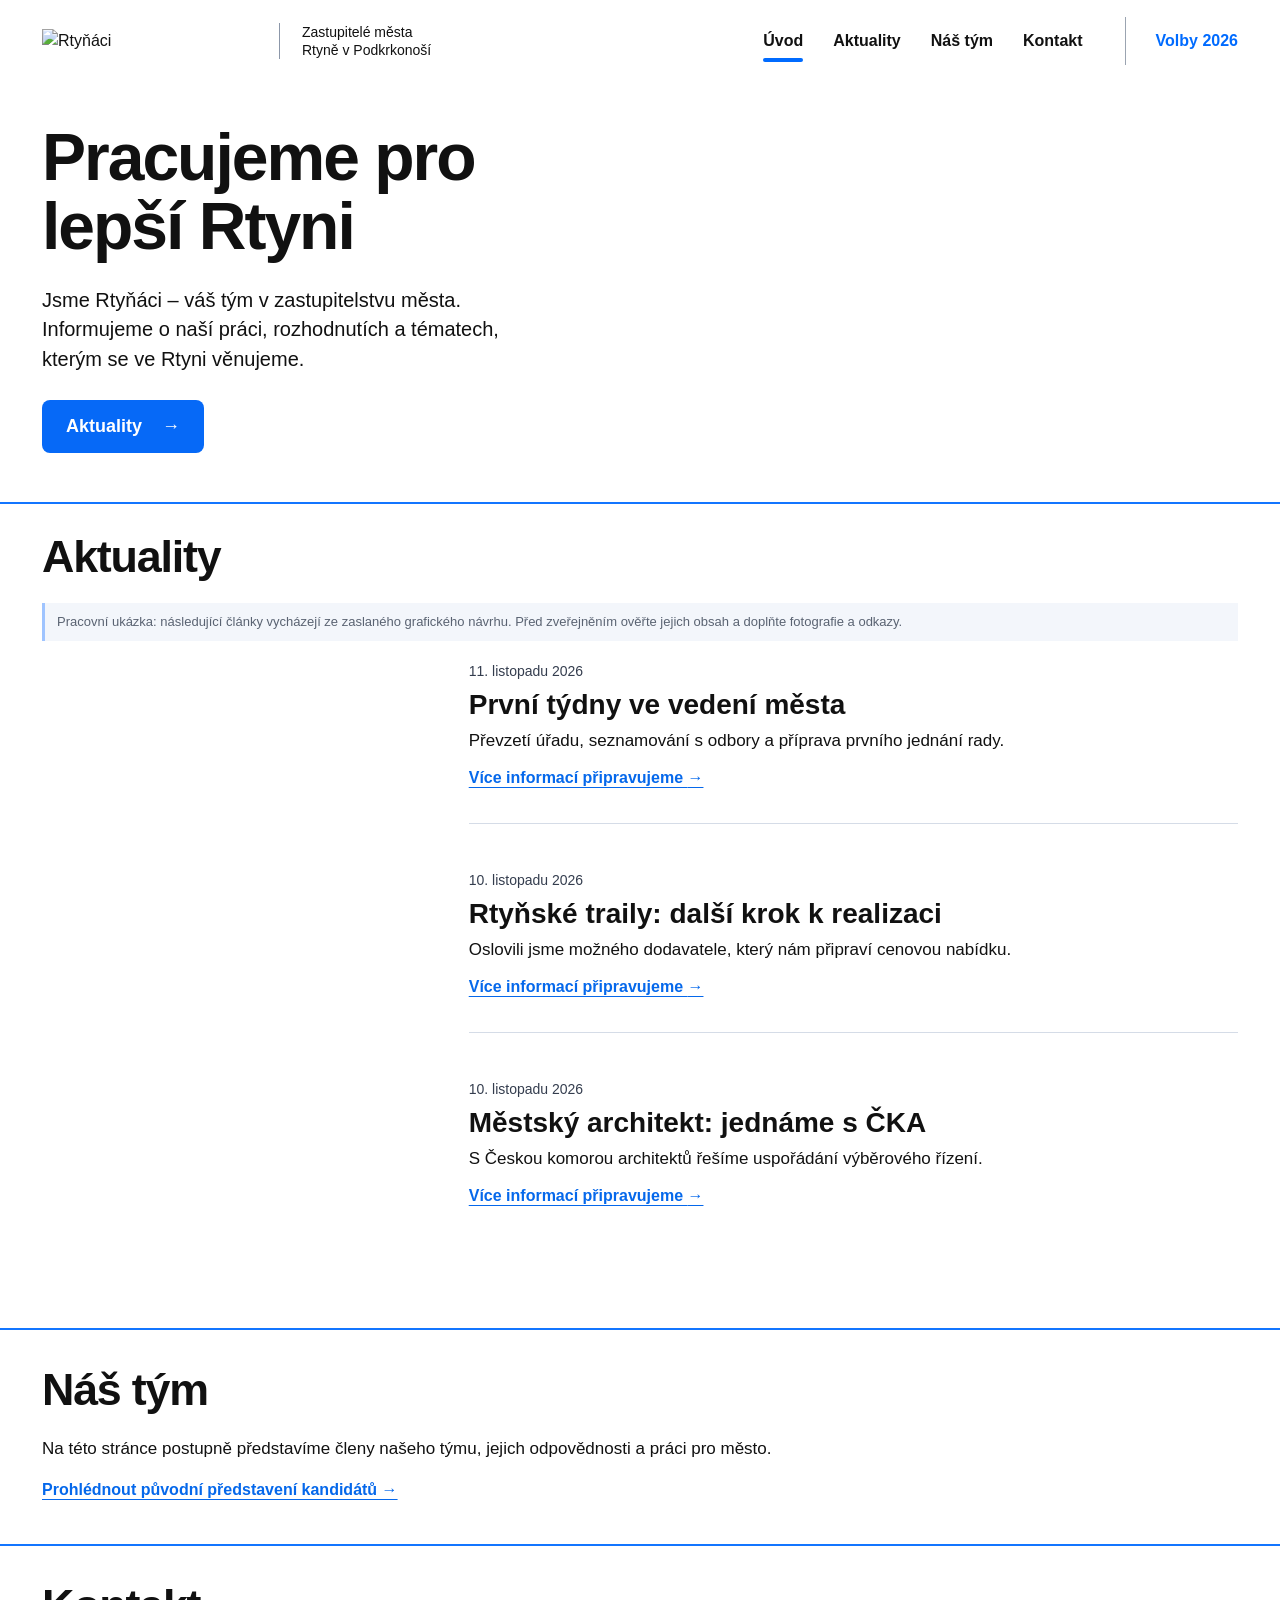
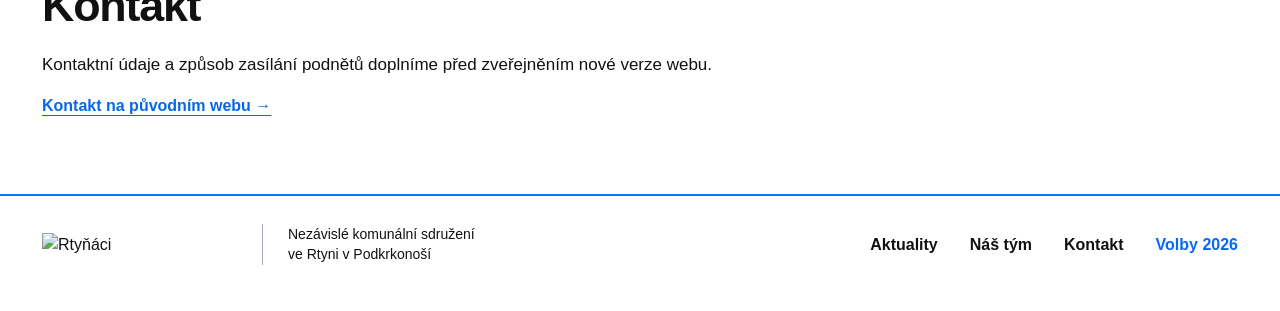
==== index.html @ 1bd57a86 "a" ====
<!doctype html>
<html lang="cs">
<head>
  <meta charset="utf-8">
  <meta name="viewport" content="width=device-width, initial-scale=1">
  <meta name="description" content="Rtyňáci – informace o práci zastupitelů a dění ve Rtyni v Podkrkonoší.">
  <title>Rtyňáci | Pracujeme pro lepší Rtyni</title>
  <link rel="stylesheet" href="novy-web.css">
</head>
<body>
<a class="skip" href="#obsah">Přejít na obsah</a>
<header class="header" id="uvod">
  <div class="header-inner wrap">
    <a class="identity" href="./" aria-label="Rtyňáci – úvodní stránka">
      <img src="assets/logo-rtynaci.svg" alt="Rtyňáci" class="logo">
      <span class="identity-note">Zastupitelé města<br>Rtyně v Podkrkonoší</span>
    </a>
    <button class="nav-toggle" type="button" aria-label="Otevřít nabídku" aria-expanded="false" aria-controls="main-nav">☰</button>
    <nav class="nav" id="main-nav" aria-label="Hlavní navigace">
      <a class="selected" href="#uvod">Úvod</a>
      <a href="#aktuality">Aktuality</a>
      <a href="#tym">Náš tým</a>
      <a href="#kontakt">Kontakt</a>
      <a class="elections" href="volby2026/">Volby 2026</a>
    </nav>
  </div>
</header>
<main id="obsah">
  <section class="hero" aria-labelledby="hero-title">
    <div class="hero-photo" aria-hidden="true"></div>
    <div class="wrap hero-inner">
      <div class="hero-copy">
        <h1 id="hero-title">Pracujeme pro<br>lepší Rtyni</h1>
        <p>Jsme Rtyňáci – váš tým v zastupitelstvu města. Informujeme o naší práci, rozhodnutích a tématech, kterým se ve Rtyni věnujeme.</p>
        <a class="button" href="#aktuality">Aktuality <span aria-hidden="true">→</span></a>
      </div>
    </div>
  </section>
  <section class="section wrap" id="aktuality" aria-labelledby="news-title">
    <h2 id="news-title">Aktuality</h2>
    <p class="editor-note">Pracovní ukázka: následující články vycházejí ze zaslaného grafického návrhu. Před zveřejněním ověřte jejich obsah a doplňte fotografie a odkazy.</p>
    <div class="news-list">
      <article class="news-item">
        <div class="news-visual news-visual-city" role="img" aria-label="Pohled na Rtyni v Podkrkonoší"></div>
        <div class="news-content"><time datetime="2026-11-11">11. listopadu 2026</time><h3>První týdny ve vedení města</h3><p>Převzetí úřadu, seznamování s odbory a příprava prvního jednání rady.</p><a href="#kontakt">Více informací připravujeme <span aria-hidden="true">→</span></a></div>
      </article>
      <article class="news-item">
        <div class="news-visual news-visual-trails" role="img" aria-label="Krajina v okolí Rtyně"></div>
        <div class="news-content"><time datetime="2026-11-10">10. listopadu 2026</time><h3>Rtyňské traily: další krok k realizaci</h3><p>Oslovili jsme možného dodavatele, který nám připraví cenovou nabídku.</p><a href="#kontakt">Více informací připravujeme <span aria-hidden="true">→</span></a></div>
      </article>
      <article class="news-item">
        <div class="news-visual news-visual-plans" role="img" aria-label="Ilustrační pohled na rozvoj města"></div>
        <div class="news-content"><time datetime="2026-11-10">10. listopadu 2026</time><h3>Městský architekt: jednáme s ČKA</h3><p>S Českou komorou architektů řešíme uspořádání výběrového řízení.</p><a href="#kontakt">Více informací připravujeme <span aria-hidden="true">→</span></a></div>
      </article>
    </div>
  </section>
  <section class="section wrap slim" id="tym">
    <h2>Náš tým</h2>
    <p>Na této stránce postupně představíme členy našeho týmu, jejich odpovědnosti a práci pro město.</p>
    <a class="text-link" href="volby2026/#kandidati">Prohlédnout původní představení kandidátů →</a>
  </section>
  <section class="section wrap slim" id="kontakt">
    <h2>Kontakt</h2>
    <p>Kontaktní údaje a způsob zasílání podnětů doplníme před zveřejněním nové verze webu.</p>
    <a class="text-link" href="volby2026/#kontakt">Kontakt na původním webu →</a>
  </section>
</main>
<footer class="footer"><div class="wrap footer-inner">
  <div class="footer-brand"><img src="assets/logo-rtynaci.svg" alt="Rtyňáci"><span>Nezávislé komunální sdružení<br>ve Rtyni v Podkrkonoší</span></div>
  <nav aria-label="Navigace v patičce"><a href="#aktuality">Aktuality</a><a href="#tym">Náš tým</a><a href="#kontakt">Kontakt</a><a class="elections" href="volby2026/">Volby 2026</a></nav>
</div></footer>
<script src="novy-web.js" defer></script>
</body></html>
---- novy-web.css ----
*{box-sizing:border-box}html{scroll-behavior:smooth}body{margin:0;color:#111;font-family:Arial,Helvetica,sans-serif;background:#fff;line-height:1.48}a{color:inherit}.wrap{max-width:1330px;margin:auto;padding:0 42px}.skip{position:absolute;left:-9999px}.skip:focus{left:10px;top:10px;z-index:5;background:white;padding:12px}.header{background:#fff;position:relative;z-index:2}.header-inner{height:82px;display:flex;justify-content:space-between;align-items:center;gap:24px}.identity{display:flex;align-items:center;text-decoration:none;min-width:0;gap:22px}.logo{display:block;width:215px;max-height:56px;object-fit:contain}.identity-note{font-size:14px;line-height:1.3;border-left:1px solid #8c97a9;padding-left:22px}.nav{display:flex;align-items:center;gap:30px}.nav a{font-size:16px;text-decoration:none;font-weight:600;padding:12px 0;white-space:nowrap}.nav a:hover,.nav a:focus-visible{color:#0666e5}.nav .selected{position:relative}.nav .selected:after{content:"";height:4px;background:#006bff;position:absolute;left:0;right:0;bottom:3px;border-radius:3px}.nav .elections{color:#006bff;border-left:1px solid #9ba4b1;padding-left:30px;margin-left:12px}.nav-toggle{display:none;border:0;background:white;font-size:30px;cursor:pointer}.hero{min-height:420px;position:relative;overflow:hidden;background:#fff}.hero-photo{position:absolute;top:0;right:0;bottom:0;width:64%;background-image:url('assets/rtyne-hero-nove.jpg');background-position:center;background-size:cover}.hero-photo:before{content:"";position:absolute;inset:0;background:linear-gradient(90deg,#fff 0%,rgba(255,255,255,.95) 8%,rgba(255,255,255,.2) 37%,transparent 70%)}.hero-inner{position:relative;min-height:420px;display:flex;align-items:center}.hero-copy{max-width:540px;padding:34px 0 42px}.hero h1{font-size:clamp(42px,5.2vw,66px);line-height:1.05;letter-spacing:-2px;margin:0 0 24px;font-weight:800}.hero p{font-size:20px;max-width:505px;margin:0 0 26px}.button{display:inline-flex;gap:20px;align-items:center;background:#0669f7;color:white;font-weight:700;border-radius:8px;padding:13px 24px;text-decoration:none;font-size:18px}.button:hover{background:#004cba}.section{border-top:2px solid #1375ff;padding-top:28px;padding-bottom:42px;scroll-margin-top:20px}.section h2{font-size:clamp(32px,3.5vw,46px);margin:0 0 22px;line-height:1.1;letter-spacing:-1.2px}.editor-note{font-size:13px;color:#5a6372;background:#f3f6fb;border-left:3px solid #9fc4ff;padding:9px 12px;margin:0 0 18px}.news-item{display:grid;grid-template-columns:32% 1fr;gap:44px;padding:0 0 22px;margin:0 0 22px}.news-item:not(:last-child) .news-content{border-bottom:1px solid #d5dce7;padding-bottom:24px}.news-visual{width:100%;height:165px;border-radius:12px;background-size:cover;background-position:center}.news-visual-city{background-image:url('assets/rtyne-letecky.jpg')}.news-visual-trails{background-image:url('assets/rtyne-drone-fresh-20260803.jpg')}.news-visual-plans{background-image:url('assets/rtyne-hero-cela-rtyne.jpg')}.news-content time{font-size:14px;color:#343d4e}.news-content h3{font-size:clamp(21px,2.5vw,28px);line-height:1.2;margin:6px 0}.news-content p{font-size:17px;margin:4px 0 13px}.news-content a,.text-link{color:#0568eb;font-weight:700;text-underline-offset:4px}.news-content a:hover,.text-link:hover{color:#003e91}.slim{padding-top:35px;padding-bottom:42px}.slim p{max-width:800px;font-size:17px}.footer{padding:34px 0 46px}.footer-inner{border-top:2px solid #1375ff;padding-top:28px;display:flex;align-items:center;justify-content:space-between;gap:32px}.footer-brand{display:flex;align-items:center;gap:25px}.footer-brand img{width:195px}.footer-brand span{border-left:1px solid #a3adbc;padding-left:25px;font-size:14px}.footer nav{display:flex;gap:32px;align-items:center;flex-wrap:wrap}.footer nav a{text-decoration:none;font-weight:600}.footer nav .elections{color:#0669f7}@media(max-width:1030px){.wrap{padding-left:24px;padding-right:24px}.identity-note{display:none}.nav{gap:16px}.nav .elections{padding-left:16px;margin-left:0}.logo{width:180px}.news-item{gap:24px}}@media(max-width:720px){.header-inner{height:70px}.nav-toggle{display:block}.nav{display:none;position:absolute;top:70px;left:0;right:0;background:#fff;box-shadow:0 10px 20px #0002;padding:12px 24px;flex-direction:column;align-items:stretch;gap:0}.nav.open{display:flex}.nav a{padding:12px 0}.nav .elections{border-left:0;border-top:1px solid #ddd;padding-left:0}.hero{min-height:auto}.hero-photo{width:100%;opacity:.27}.hero-photo:before{background:linear-gradient(90deg,#fff9,#fff7)}.hero-inner{min-height:380px}.hero-copy{padding:38px 0}.hero h1{letter-spacing:-1px}.hero p{font-size:17px}.news-item{grid-template-columns:1fr;gap:14px}.news-visual{height:200px}.news-item:not(:last-child){border-bottom:1px solid #dce2ec}.news-item:not(:last-child) .news-content{border:0;padding:0}.footer-inner,.footer-brand{align-items:flex-start;flex-direction:column}.footer-brand span{padding-left:0;border-left:0}.footer nav{gap:18px}}
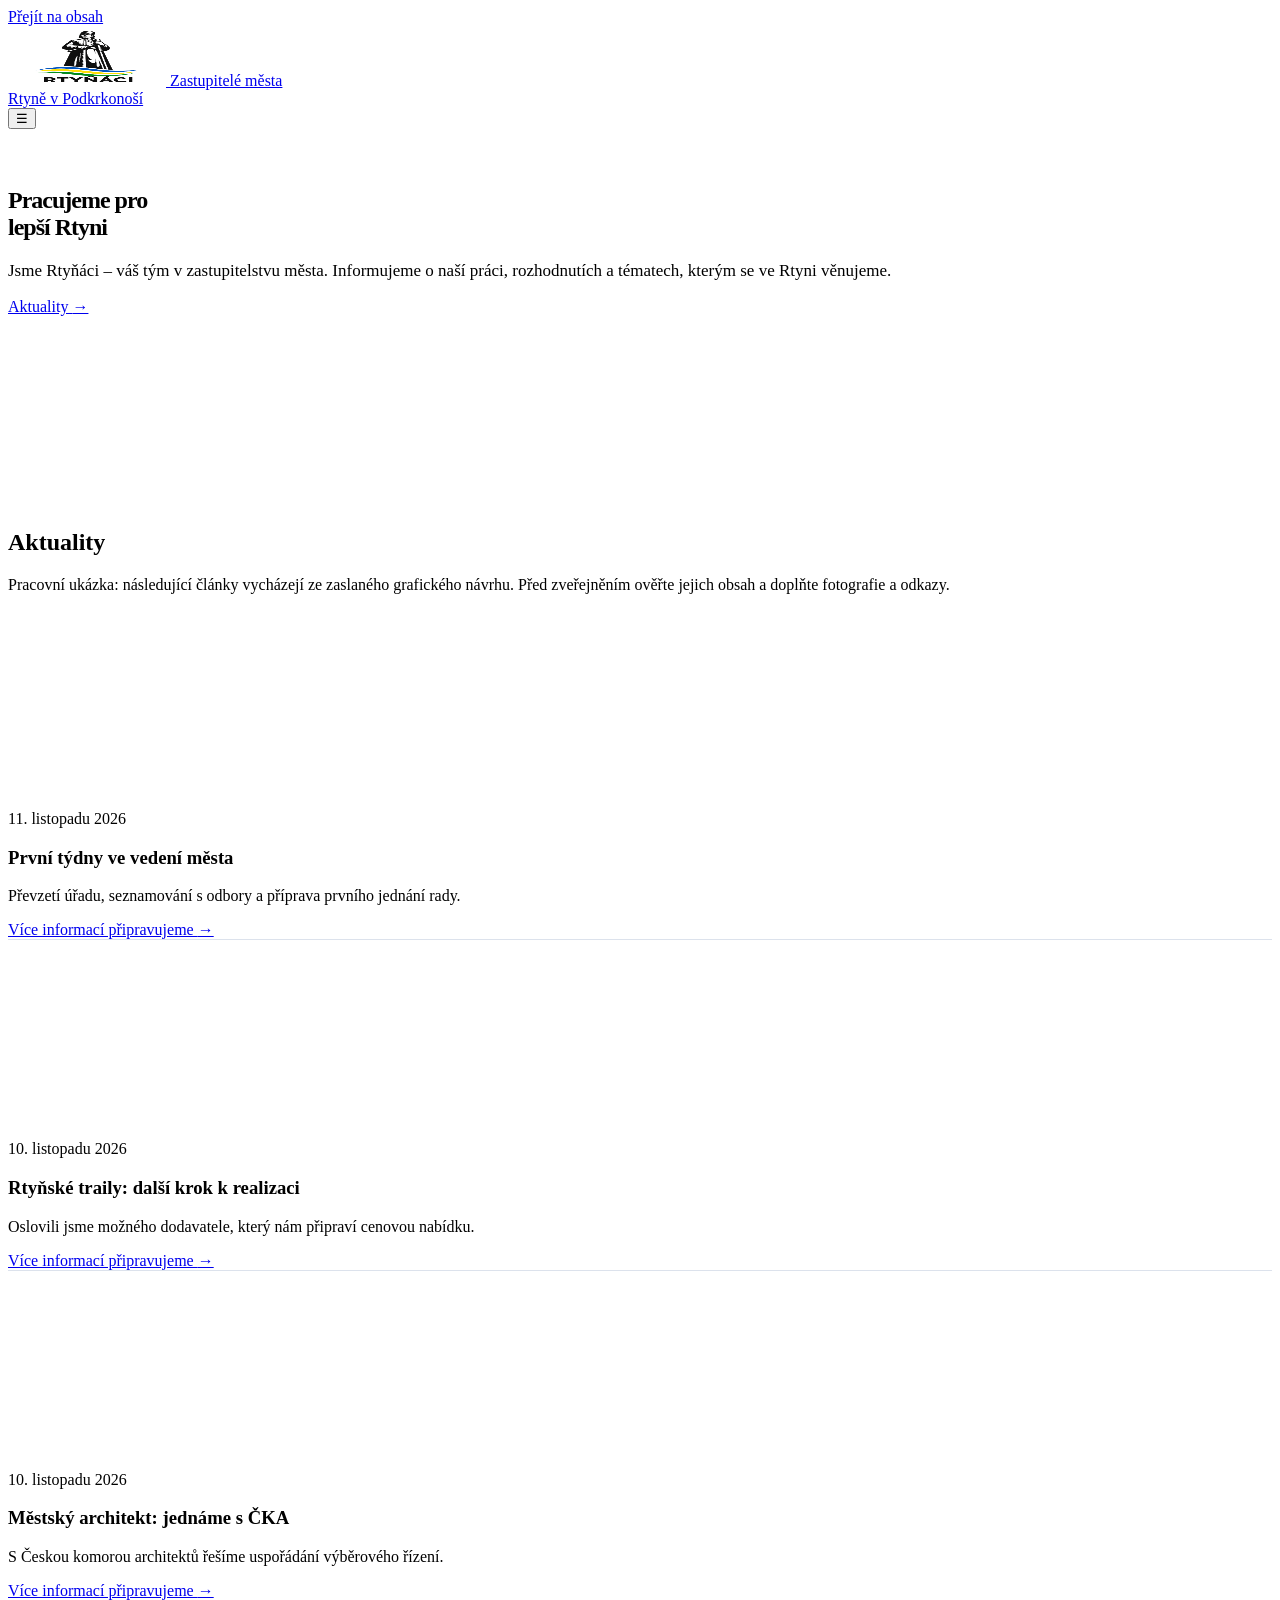
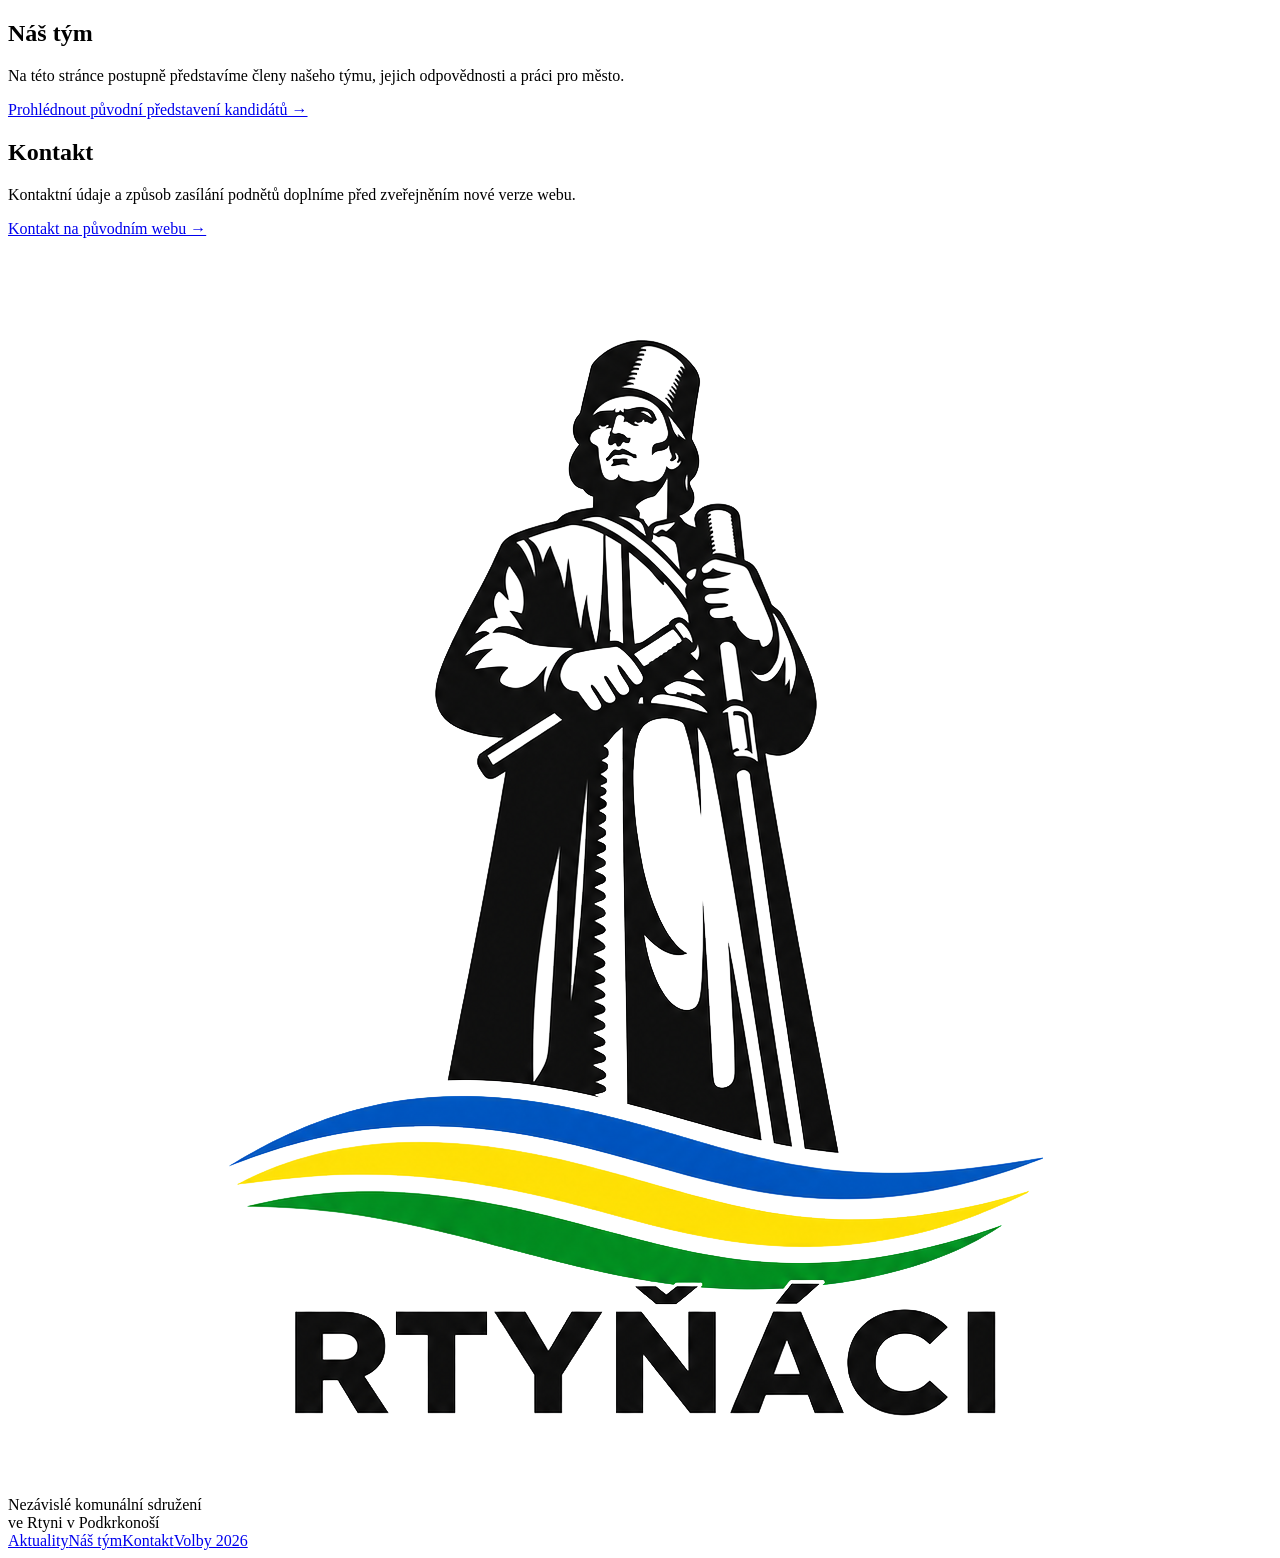
==== commit 149ba860: "logo" ====
--- a/index.html
+++ b/index.html
@@ -12,7 +12,7 @@
 <header class="header" id="uvod">
   <div class="header-inner wrap">
     <a class="identity" href="./" aria-label="Rtyňáci – úvodní stránka">
-      <img src="assets/logo-rtynaci.svg" alt="Rtyňáci" class="logo">
+      <img src="assets/logo-rtynaci.png" alt="Rtyňáci" class="logo">
       <span class="identity-note">Zastupitelé města<br>Rtyně v Podkrkonoší</span>
     </a>
     <button class="nav-toggle" type="button" aria-label="Otevřít nabídku" aria-expanded="false" aria-controls="main-nav">☰</button>
@@ -66,7 +66,7 @@
   </section>
 </main>
 <footer class="footer"><div class="wrap footer-inner">
-  <div class="footer-brand"><img src="assets/logo-rtynaci.svg" alt="Rtyňáci"><span>Nezávislé komunální sdružení<br>ve Rtyni v Podkrkonoší</span></div>
+  <div class="footer-brand"><img src="assets/logo-rtynaci.png" alt="Rtyňáci"><span>Nezávislé komunální sdružení<br>ve Rtyni v Podkrkonoší</span></div>
   <nav aria-label="Navigace v patičce"><a href="#aktuality">Aktuality</a><a href="#tym">Náš tým</a><a href="#kontakt">Kontakt</a><a class="elections" href="volby2026/">Volby 2026</a></nav>
 </div></footer>
 <script src="novy-web.js" defer></script>
--- a/novy-web.css
+++ b/novy-web.css
@@ -1 +1,127 @@
-*{box-sizing:border-box}html{scroll-behavior:smooth}body{margin:0;color:#111;font-family:Arial,Helvetica,sans-serif;background:#fff;line-height:1.48}a{color:inherit}.wrap{max-width:1330px;margin:auto;padding:0 42px}.skip{position:absolute;left:-9999px}.skip:focus{left:10px;top:10px;z-index:5;background:white;padding:12px}.header{background:#fff;position:relative;z-index:2}.header-inner{height:82px;display:flex;justify-content:space-between;align-items:center;gap:24px}.identity{display:flex;align-items:center;text-decoration:none;min-width:0;gap:22px}.logo{display:block;width:215px;max-height:56px;object-fit:contain}.identity-note{font-size:14px;line-height:1.3;border-left:1px solid #8c97a9;padding-left:22px}.nav{display:flex;align-items:center;gap:30px}.nav a{font-size:16px;text-decoration:none;font-weight:600;padding:12px 0;white-space:nowrap}.nav a:hover,.nav a:focus-visible{color:#0666e5}.nav .selected{position:relative}.nav .selected:after{content:"";height:4px;background:#006bff;position:absolute;left:0;right:0;bottom:3px;border-radius:3px}.nav .elections{color:#006bff;border-left:1px solid #9ba4b1;padding-left:30px;margin-left:12px}.nav-toggle{display:none;border:0;background:white;font-size:30px;cursor:pointer}.hero{min-height:420px;position:relative;overflow:hidden;background:#fff}.hero-photo{position:absolute;top:0;right:0;bottom:0;width:64%;background-image:url('assets/rtyne-hero-nove.jpg');background-position:center;background-size:cover}.hero-photo:before{content:"";position:absolute;inset:0;background:linear-gradient(90deg,#fff 0%,rgba(255,255,255,.95) 8%,rgba(255,255,255,.2) 37%,transparent 70%)}.hero-inner{position:relative;min-height:420px;display:flex;align-items:center}.hero-copy{max-width:540px;padding:34px 0 42px}.hero h1{font-size:clamp(42px,5.2vw,66px);line-height:1.05;letter-spacing:-2px;margin:0 0 24px;font-weight:800}.hero p{font-size:20px;max-width:505px;margin:0 0 26px}.button{display:inline-flex;gap:20px;align-items:center;background:#0669f7;color:white;font-weight:700;border-radius:8px;padding:13px 24px;text-decoration:none;font-size:18px}.button:hover{background:#004cba}.section{border-top:2px solid #1375ff;padding-top:28px;padding-bottom:42px;scroll-margin-top:20px}.section h2{font-size:clamp(32px,3.5vw,46px);margin:0 0 22px;line-height:1.1;letter-spacing:-1.2px}.editor-note{font-size:13px;color:#5a6372;background:#f3f6fb;border-left:3px solid #9fc4ff;padding:9px 12px;margin:0 0 18px}.news-item{display:grid;grid-template-columns:32% 1fr;gap:44px;padding:0 0 22px;margin:0 0 22px}.news-item:not(:last-child) .news-content{border-bottom:1px solid #d5dce7;padding-bottom:24px}.news-visual{width:100%;height:165px;border-radius:12px;background-size:cover;background-position:center}.news-visual-city{background-image:url('assets/rtyne-letecky.jpg')}.news-visual-trails{background-image:url('assets/rtyne-drone-fresh-20260803.jpg')}.news-visual-plans{background-image:url('assets/rtyne-hero-cela-rtyne.jpg')}.news-content time{font-size:14px;color:#343d4e}.news-content h3{font-size:clamp(21px,2.5vw,28px);line-height:1.2;margin:6px 0}.news-content p{font-size:17px;margin:4px 0 13px}.news-content a,.text-link{color:#0568eb;font-weight:700;text-underline-offset:4px}.news-content a:hover,.text-link:hover{color:#003e91}.slim{padding-top:35px;padding-bottom:42px}.slim p{max-width:800px;font-size:17px}.footer{padding:34px 0 46px}.footer-inner{border-top:2px solid #1375ff;padding-top:28px;display:flex;align-items:center;justify-content:space-between;gap:32px}.footer-brand{display:flex;align-items:center;gap:25px}.footer-brand img{width:195px}.footer-brand span{border-left:1px solid #a3adbc;padding-left:25px;font-size:14px}.footer nav{display:flex;gap:32px;align-items:center;flex-wrap:wrap}.footer nav a{text-decoration:none;font-weight:600}.footer nav .elections{color:#0669f7}@media(max-width:1030px){.wrap{padding-left:24px;padding-right:24px}.identity-note{display:none}.nav{gap:16px}.nav .elections{padding-left:16px;margin-left:0}.logo{width:180px}.news-item{gap:24px}}@media(max-width:720px){.header-inner{height:70px}.nav-toggle{display:block}.nav{display:none;position:absolute;top:70px;left:0;right:0;background:#fff;box-shadow:0 10px 20px #0002;padding:12px 24px;flex-direction:column;align-items:stretch;gap:0}.nav.open{display:flex}.nav a{padding:12px 0}.nav .elections{border-left:0;border-top:1px solid #ddd;padding-left:0}.hero{min-height:auto}.hero-photo{width:100%;opacity:.27}.hero-photo:before{background:linear-gradient(90deg,#fff9,#fff7)}.hero-inner{min-height:380px}.hero-copy{padding:38px 0}.hero h1{letter-spacing:-1px}.hero p{font-size:17px}.news-item{grid-template-columns:1fr;gap:14px}.news-visual{height:200px}.news-item:not(:last-child){border-bottom:1px solid #dce2ec}.news-item:not(:last-child) .news-content{border:0;padding:0}.footer-inner,.footer-brand{align-items:flex-start;flex-direction:column}.footer-brand span{padding-left:0;border-left:0}.footer nav{gap:18px}}
+  .logo {
+    width: 158px;
+    max-height: 60px;
+  }
+
+  .header.is-scrolled .header-inner {
+    height: 56px;
+  }
+
+  .header.is-scrolled .logo {
+    width: 40px;
+    max-height: 40px;
+  }
+
+  .nav-toggle {
+    display: block;
+  }
+
+  .nav,
+  .header.is-scrolled .nav {
+    display: none;
+    position: absolute;
+    top: 100%;
+    left: 0;
+    right: 0;
+    flex-direction: column;
+    align-items: stretch;
+    gap: 0;
+    margin-left: 0;
+    padding: 12px 24px;
+    background: #fff;
+    box-shadow: 0 10px 20px #0002;
+  }
+
+  .nav.open,
+  .header.is-scrolled .nav.open {
+    display: flex;
+  }
+
+  .nav a,
+  .header.is-scrolled .nav a {
+    padding: 12px 0;
+    font-size: 20px;
+  }
+
+  .nav .elections,
+  .header.is-scrolled .nav .elections {
+    margin-left: 0;
+    border-top: 1px solid #ddd;
+    border-left: 0;
+    padding-left: 0;
+  }
+
+  .hero {
+    min-height: auto;
+  }
+
+  .hero-photo {
+    width: 100%;
+    opacity: .27;
+  }
+
+  .hero-photo::before {
+    background: linear-gradient(90deg, #fff9, #fff7);
+  }
+
+  .hero-inner {
+    min-height: 380px;
+  }
+
+  .hero-copy {
+    padding: 38px 0;
+  }
+
+  .hero h1 {
+    letter-spacing: -1px;
+  }
+
+  .hero p {
+    font-size: 17px;
+  }
+
+  .news-item {
+    grid-template-columns: 1fr;
+    gap: 14px;
+  }
+
+  .news-visual {
+    height: 200px;
+  }
+
+  .news-item:not(:last-child) {
+    border-bottom: 1px solid #dce2ec;
+  }
+
+  .news-item:not(:last-child) .news-content {
+    border: 0;
+    padding: 0;
+  }
+
+  .footer-inner,
+  .footer-brand {
+    flex-direction: column;
+    align-items: flex-start;
+  }
+
+  .footer-brand span {
+    border-left: 0;
+    padding-left: 0;
+  }
+
+  .footer nav {
+    gap: 18px;
+  }
+
+
+@media (prefers-reduced-motion: reduce) {
+  html {
+    scroll-behavior: auto;
+  }
+
+  .header,
+  .header-inner,
+  .logo {
+    transition: none;
+  }
+}
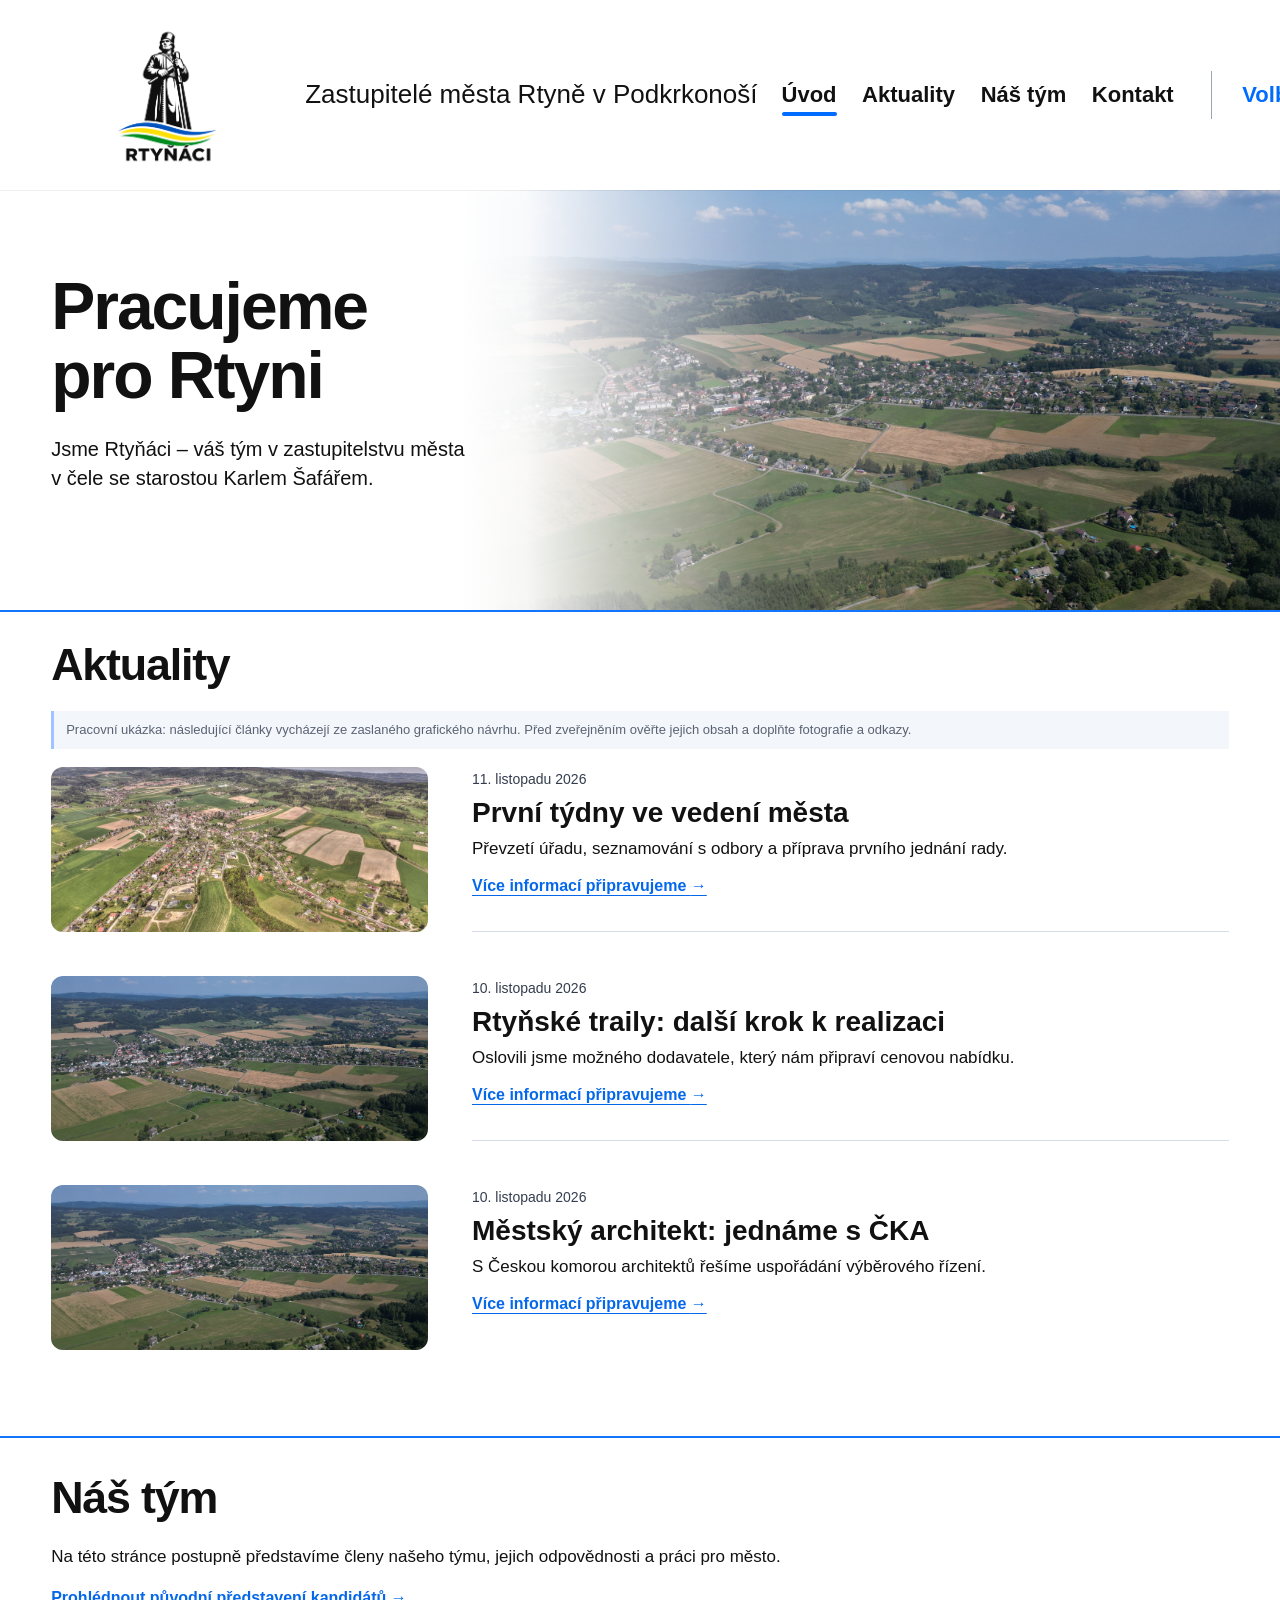
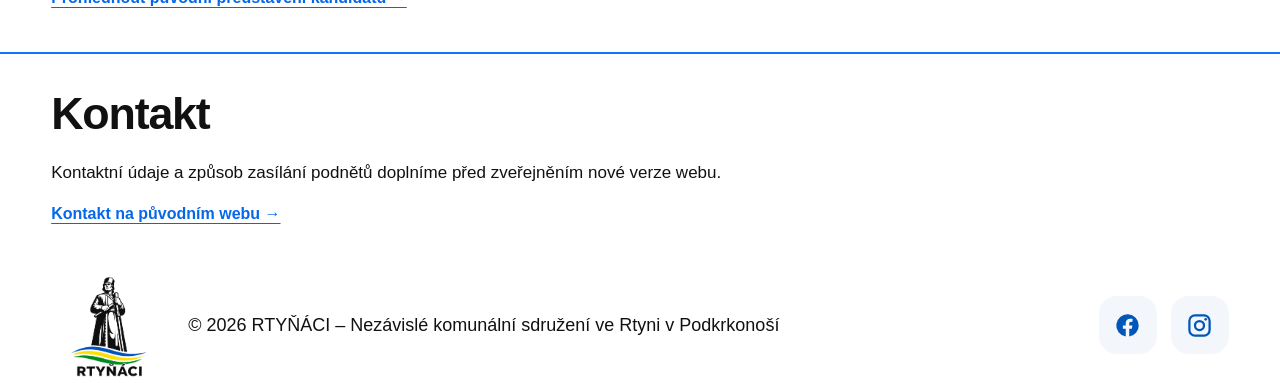
==== commit 16c66f5c: "a" ====
--- a/index.html
+++ b/index.html
@@ -4,7 +4,7 @@
   <meta charset="utf-8">
   <meta name="viewport" content="width=device-width, initial-scale=1">
   <meta name="description" content="Rtyňáci – informace o práci zastupitelů a dění ve Rtyni v Podkrkonoší.">
-  <title>Rtyňáci | Pracujeme pro lepší Rtyni</title>
+  <title>Rtyňáci | Pracujeme pro Rtyni</title>
   <link rel="stylesheet" href="novy-web.css">
 </head>
 <body>
@@ -13,7 +13,7 @@
   <div class="header-inner wrap">
     <a class="identity" href="./" aria-label="Rtyňáci – úvodní stránka">
       <img src="assets/logo-rtynaci.png" alt="Rtyňáci" class="logo">
-      <span class="identity-note">Zastupitelé města<br>Rtyně v Podkrkonoší</span>
+      <span class="identity-note">Zastupitelé města Rtyně v Podkrkonoší</span>
     </a>
     <button class="nav-toggle" type="button" aria-label="Otevřít nabídku" aria-expanded="false" aria-controls="main-nav">☰</button>
     <nav class="nav" id="main-nav" aria-label="Hlavní navigace">
@@ -30,10 +30,9 @@
     <div class="hero-photo" aria-hidden="true"></div>
     <div class="wrap hero-inner">
       <div class="hero-copy">
-        <h1 id="hero-title">Pracujeme pro<br>lepší Rtyni</h1>
-        <p>Jsme Rtyňáci – váš tým v zastupitelstvu města. Informujeme o naší práci, rozhodnutích a tématech, kterým se ve Rtyni věnujeme.</p>
-        <a class="button" href="#aktuality">Aktuality <span aria-hidden="true">→</span></a>
-      </div>
+        <h1 id="hero-title">Pracujeme<br>pro Rtyni</h1>
+        <p>Jsme Rtyňáci – váš tým v zastupitelstvu města<br>v čele se starostou Karlem Šafářem.</p>
+         </div>
     </div>
   </section>
   <section class="section wrap" id="aktuality" aria-labelledby="news-title">
@@ -65,9 +64,60 @@
     <a class="text-link" href="volby2026/#kontakt">Kontakt na původním webu →</a>
   </section>
 </main>
-<footer class="footer"><div class="wrap footer-inner">
-  <div class="footer-brand"><img src="assets/logo-rtynaci.png" alt="Rtyňáci"><span>Nezávislé komunální sdružení<br>ve Rtyni v Podkrkonoší</span></div>
-  <nav aria-label="Navigace v patičce"><a href="#aktuality">Aktuality</a><a href="#tym">Náš tým</a><a href="#kontakt">Kontakt</a><a class="elections" href="volby2026/">Volby 2026</a></nav>
-</div></footer>
+
+<footer class="footer">
+  <div class="wrap footer-inner">
+
+    <!-- Logo -->
+    <a href="./" class="footer-brand">
+      <img
+        src="assets/logo-rtynaci.png"
+        alt="Rtyňáci"
+      >
+    </a>
+
+    <!-- Text -->
+    <p class="footer-text">
+      © 2026 RTYŇÁCI – Nezávislé komunální
+      sdružení ve Rtyni v Podkrkonoší
+    </p>
+
+    <!-- Sociální sítě -->
+    <div class="footer-socials">
+
+      <a href="#"
+         aria-label="Facebook Rtyňáci"
+         class="social-link">
+        <svg viewBox="0 0 24 24" aria-hidden="true">
+          <path d="M22 12a10 10 0 1 0-11.56 9.88v-6.99H7.9V12h2.54V9.8c0-2.51 1.49-3.9 3.77-3.9 1.09 0 2.23.2 2.23.2v2.46h-1.26c-1.24 0-1.63.77-1.63 1.56V12h2.77l-.44 2.89h-2.33v6.99A10 10 0 0 0 22 12z"/>
+        </svg>
+      </a>
+
+      <a href="#"
+         aria-label="Instagram Rtyňáci"
+         class="social-link">
+        <svg viewBox="0 0 24 24" aria-hidden="true">
+          <rect
+            x="3" y="3" width="18" height="18"
+            rx="5" ry="5"
+            fill="none"
+            stroke="currentColor"
+            stroke-width="2"
+          />
+          <circle
+            cx="12" cy="12" r="4"
+            fill="none"
+            stroke="currentColor"
+            stroke-width="2"
+          />
+          <circle cx="17.5" cy="6.5" r="1.2"/>
+        </svg>
+      </a>
+
+    </div>
+
+  </div>
+</footer>
+
 <script src="novy-web.js" defer></script>
 </body></html>
--- a/novy-web.css
+++ b/novy-web.css
@@ -1,3 +1,596 @@
+/* Rtyňáci – nový web
+   Přehledné styly bez dodatečných přepisovacích bloků.
+   Horní lišta: na začátku velká, při posunutí kompaktní.
+*/
+
+/* ========================================
+   1. ZÁKLADNÍ NASTAVENÍ
+======================================== */
+* {
+  box-sizing: border-box;
+}
+
+html {
+  scroll-behavior: smooth;
+  scroll-padding-top: 72px;
+}
+
+body {
+  margin: 0;
+  padding-top: 190px;
+  color: #111;
+  background: #fff;
+  font-family: Arial, Helvetica, sans-serif;
+  line-height: 1.48;
+}
+
+a {
+  color: inherit;
+}
+
+.wrap {
+  width: 100%;
+  max-width: none;
+  margin: 0;
+  padding-inline: clamp(18px, 4vw, 54px);
+}
+
+.skip {
+  position: absolute;
+  left: -9999px;
+}
+
+.skip:focus {
+  left: 10px;
+  top: 10px;
+  z-index: 101;
+  padding: 12px;
+  background: #fff;
+}
+
+/* ========================================
+   2. HLAVIČKA A LOGO
+   Celá šířka, logo vlevo, menu vpravo
+======================================== */
+.header {
+  position: fixed;
+  top: 0;
+  left: 0;
+  right: 0;
+  z-index: 100;
+  background: #fff;
+  box-shadow: 0 1px 0 rgba(0, 0, 0, .06);
+  transition: box-shadow .22s ease;
+}
+
+.header-inner {
+  display: flex;
+  align-items: center;
+  justify-content: space-between;
+  gap: 24px;
+  width: 100%;
+  max-width: none;
+  height: 190px;
+  /* Bez min-height: kompaktní hlavička může mít skutečně 58 px. */
+  transition: height .22s ease;
+}
+
+.identity {
+  display: flex;
+  flex-shrink: 0;
+  align-items: center;
+  min-width: 0;
+  gap: 22px;
+  text-decoration: none;
+}
+
+.logo {
+  display: block;
+  width: 232px;
+  height: auto;
+  max-height: 150px;
+  object-fit: contain;
+  transition: width .22s ease, max-height .22s ease;
+}
+
+.identity-note {
+  font-size: 26px;
+  font-weight: 500;
+  line-height: 1.3;
+  border-left: none;
+  padding-left: 0;
+}
+
+/* ========================================
+   3. HORNÍ NAVIGACE
+======================================== */
+.nav {
+  display: flex;
+  align-items: center;
+  gap: clamp(18px, 2vw, 34px);
+  margin-left: auto;
+}
+
+.nav a {
+  padding: 12px 0;
+  font-size: clamp(22px, 1.7vw, 28px);
+  font-weight: 700;
+  line-height: 1.1;
+  text-decoration: none;
+  white-space: nowrap;
+}
+
+.nav a:hover,
+.nav a:focus-visible {
+  color: #0666e5;
+}
+
+.nav .selected {
+  position: relative;
+}
+
+.nav .selected::after {
+  content: "";
+  position: absolute;
+  right: 0;
+  bottom: 3px;
+  left: 0;
+  height: 4px;
+  border-radius: 3px;
+  background: #006bff;
+}
+
+.nav .elections {
+  margin-left: 12px;
+  border-left: 1px solid #9ba4b1;
+  padding-left: 30px;
+  color: #006bff;
+}
+
+.nav-toggle {
+  display: none;
+  border: 0;
+  background: #fff;
+  font-size: 30px;
+  cursor: pointer;
+}
+
+/* ========================================
+   4. KOMPAKTNÍ HLAVIČKA PŘI SCROLLOVÁNÍ
+   Třídu is-scrolled přidává novy-web.js
+======================================== */
+.header.is-scrolled {
+  box-shadow: 0 8px 26px rgba(0, 0, 0, .09);
+}
+
+.header.is-scrolled .header-inner {
+  height: 58px;
+}
+
+.header.is-scrolled .logo {
+  width: 44px;
+  max-height: 44px;
+}
+
+.header.is-scrolled .identity {
+  gap: 0;
+}
+
+.header.is-scrolled .identity-note {
+  display: none;
+}
+
+.header.is-scrolled .nav {
+  gap: clamp(16px, 1.6vw, 24px);
+}
+
+.header.is-scrolled .nav a {
+  font-size: clamp(20px, 1.45vw, 24px);
+}
+
+.header.is-scrolled .nav .elections {
+  margin-left: 0;
+  padding-left: 18px;
+}
+
+/* ========================================
+   5. ÚVODNÍ SEKCE
+======================================== */
+.hero {
+  position: relative;
+  min-height: 420px;
+  overflow: hidden;
+  background: #fff;
+}
+
+.hero-photo {
+  position: absolute;
+  top: 0;
+  right: 0;
+  bottom: 0;
+  width: 64%;
+  background-image: url('assets/rtyne-drone-fresh-20260803.jpg');
+  background-position: center;
+  background-size: cover;
+}
+
+.hero-photo::before {
+  content: "";
+  position: absolute;
+  inset: 0;
+  background: linear-gradient(
+    90deg,
+    #fff 0%,
+    rgba(255, 255, 255, .95) 8%,
+    rgba(255, 255, 255, .2) 37%,
+    transparent 70%
+  );
+}
+
+.hero-inner {
+  position: relative;
+  display: flex;
+  align-items: center;
+  min-height: 420px;
+}
+
+.hero-copy {
+  max-width: 540px;
+  padding: 34px 0 42px;
+}
+
+.hero h1 {
+  margin: 0 0 24px;
+  font-size: clamp(42px, 5.2vw, 66px);
+  font-weight: 800;
+  line-height: 1.05;
+  letter-spacing: -2px;
+}
+
+.hero p {
+  max-width: 505px;
+  margin: 0 0 26px;
+  font-size: 20px;
+}
+
+.button {
+  display: inline-flex;
+  align-items: center;
+  gap: 20px;
+  border-radius: 8px;
+  padding: 13px 24px;
+  background: #0669f7;
+  color: #fff;
+  font-size: 18px;
+  font-weight: 700;
+  text-decoration: none;
+}
+
+.button:hover {
+  background: #004cba;
+}
+
+/* Sekce */
+.section {
+  border-top: 2px solid #1375ff;
+  padding-top: 28px;
+  padding-bottom: 42px;
+  scroll-margin-top: 72px;
+}
+
+.section h2 {
+  margin: 0 0 22px;
+  font-size: clamp(32px, 3.5vw, 46px);
+  line-height: 1.1;
+  letter-spacing: -1.2px;
+}
+
+.editor-note {
+  margin: 0 0 18px;
+  border-left: 3px solid #9fc4ff;
+  padding: 9px 12px;
+  background: #f3f6fb;
+  color: #5a6372;
+  font-size: 13px;
+}
+
+/* Aktuality */
+.news-item {
+  display: grid;
+  grid-template-columns: 32% 1fr;
+  gap: 44px;
+  margin: 0 0 22px;
+  padding: 0 0 22px;
+}
+
+.news-item:not(:last-child) .news-content {
+  border-bottom: 1px solid #d5dce7;
+  padding-bottom: 24px;
+}
+
+.news-visual {
+  width: 100%;
+  height: 165px;
+  border-radius: 12px;
+  background-size: cover;
+  background-position: center;
+}
+
+.news-visual-city {
+  background-image: url('assets/rtyne-letecky.jpg');
+}
+
+.news-visual-trails {
+  background-image: url('assets/rtyne-drone-fresh-20260803.jpg');
+}
+
+.news-visual-plans {
+  background-image: url('assets/rtyne-hero-cela-rtyne.jpg');
+}
+
+.news-content time {
+  color: #343d4e;
+  font-size: 14px;
+}
+
+.news-content h3 {
+  margin: 6px 0;
+  font-size: clamp(21px, 2.5vw, 28px);
+  line-height: 1.2;
+}
+
+.news-content p {
+  margin: 4px 0 13px;
+  font-size: 17px;
+}
+
+.news-content a,
+.text-link {
+  color: #0568eb;
+  font-weight: 700;
+  text-underline-offset: 4px;
+}
+
+.news-content a:hover,
+.text-link:hover {
+  color: #003e91;
+}
+
+/* Náš tým a kontakt */
+.slim {
+  padding-top: 35px;
+  padding-bottom: 42px;
+}
+
+.slim p {
+  max-width: 800px;
+  font-size: 17px;
+}
+
+/* Patička */
+.
+
+/* ========================================
+   PATIČKA – ROZLOŽENÍ PODLE PŮVODNÍHO WEBU
+======================================== */
+
+.footer {
+  background: #fff;
+  border-top: 3px solid #0057b8;
+  padding: 36px 0;
+}
+
+.footer-inner {
+  display: flex;
+  align-items: center;
+  width: 100%;
+  gap: 22px;
+}
+
+/* Logo vlevo */
+
+.footer-brand {
+  display: flex;
+  align-items: center;
+  justify-content: center;
+  flex-shrink: 0;
+  width: 115px;
+  height: 115px;
+  text-decoration: none;
+}
+
+.footer-brand img {
+  display: block;
+  width: 115px;
+  height: 115px;
+  object-fit: contain;
+  transform: none;
+}
+
+/* Text vedle loga */
+
+.footer-text {
+  margin: 0;
+  padding: 0;
+  color: #111;
+  font-size: 18px;
+  font-weight: 400;
+  line-height: 1.4;
+}
+
+/* Ikony úplně vpravo */
+
+.footer-socials {
+  display: flex;
+  align-items: center;
+  gap: 14px;
+  margin-left: auto;
+  flex-shrink: 0;
+}
+
+.social-link {
+  display: flex;
+  align-items: center;
+  justify-content: center;
+  width: 58px;
+  height: 58px;
+  border-radius: 18px;
+  background: #f3f6fb;
+  color: #0057b8;
+  text-decoration: none;
+}
+
+.social-link svg {
+  width: 27px;
+  height: 27px;
+  fill: currentColor;
+}
+
+.social-link:hover {
+  background: #e2efff;
+}
+
+/* Tablet */
+
+@media (max-width: 1030px) {
+  .footer {
+    padding: 28px 0;
+  }
+
+  .footer-brand,
+  .footer-brand img {
+    width: 95px;
+    height: 95px;
+  }
+
+  .footer-text {
+    font-size: 16px;
+  }
+}
+
+/* Mobil */
+
+@media (max-width: 720px) {
+  .footer-inner {
+    flex-direction: column;
+    align-items: flex-start;
+    gap: 18px;
+  }
+
+  .footer-brand,
+  .footer-brand img {
+    width: 90px;
+    height: 90px;
+  }
+
+  .footer-text {
+    font-size: 15px;
+  }
+
+  .footer-socials {
+    margin-left: 0;
+  }
+}
+
+
+/* Mobilní zobrazení */
+
+@media (max-width: 720px) {
+  .footer-inner {
+    flex-direction: column;
+    align-items: flex-start;
+    gap: 18px;
+  }
+
+  .footer-brand img {
+    width: 100px;
+    height: 100px;
+  }
+
+  .footer-text {
+    font-size: 15px;
+  }
+
+  .footer-socials {
+    margin-left: 0;
+  }
+}
+
+
+/* ========================================
+   9. STŘEDNÍ MONITORY DO 1200 PX
+======================================== */
+@media (max-width: 1200px) {
+  .identity-note {
+    display: none;
+  }
+
+  .nav {
+    gap: 16px;
+  }
+
+  .nav a {
+    font-size: 18px;
+  }
+
+  .header.is-scrolled .nav a {
+    font-size: 17px;
+  }
+}
+
+/* ========================================
+   10. TABLET DO 1030 PX
+======================================== */
+@media (max-width: 1030px) {
+  .wrap {
+    padding-inline: 24px;
+  }
+
+  .header-inner {
+    height: 120px;
+  }
+
+  .logo {
+    width: 188px;
+    max-height: 76px;
+  }
+
+  .header.is-scrolled .header-inner {
+    height: 58px;
+  }
+
+  .header.is-scrolled .logo {
+    width: 40px;
+    max-height: 40px;
+  }
+
+  .nav .elections {
+    margin-left: 0;
+    padding-left: 16px;
+  }
+
+  .news-item {
+    gap: 24px;
+  }
+  body {
+  padding-top: 120px;
+}
+}
+
+/* ========================================
+   11. MOBIL DO 720 PX
+======================================== */
+@media (max-width: 720px) {
+  html {
+    scroll-padding-top: 72px;
+  }
+body {
+  padding-top: 76px;
+}
+  .header-inner {
+    height: 76px;
+  }
+
   .logo {
     width: 158px;
     max-height: 60px;
@@ -112,7 +705,7 @@
   .footer nav {
     gap: 18px;
   }
-
+}
 
 @media (prefers-reduced-motion: reduce) {
   html {
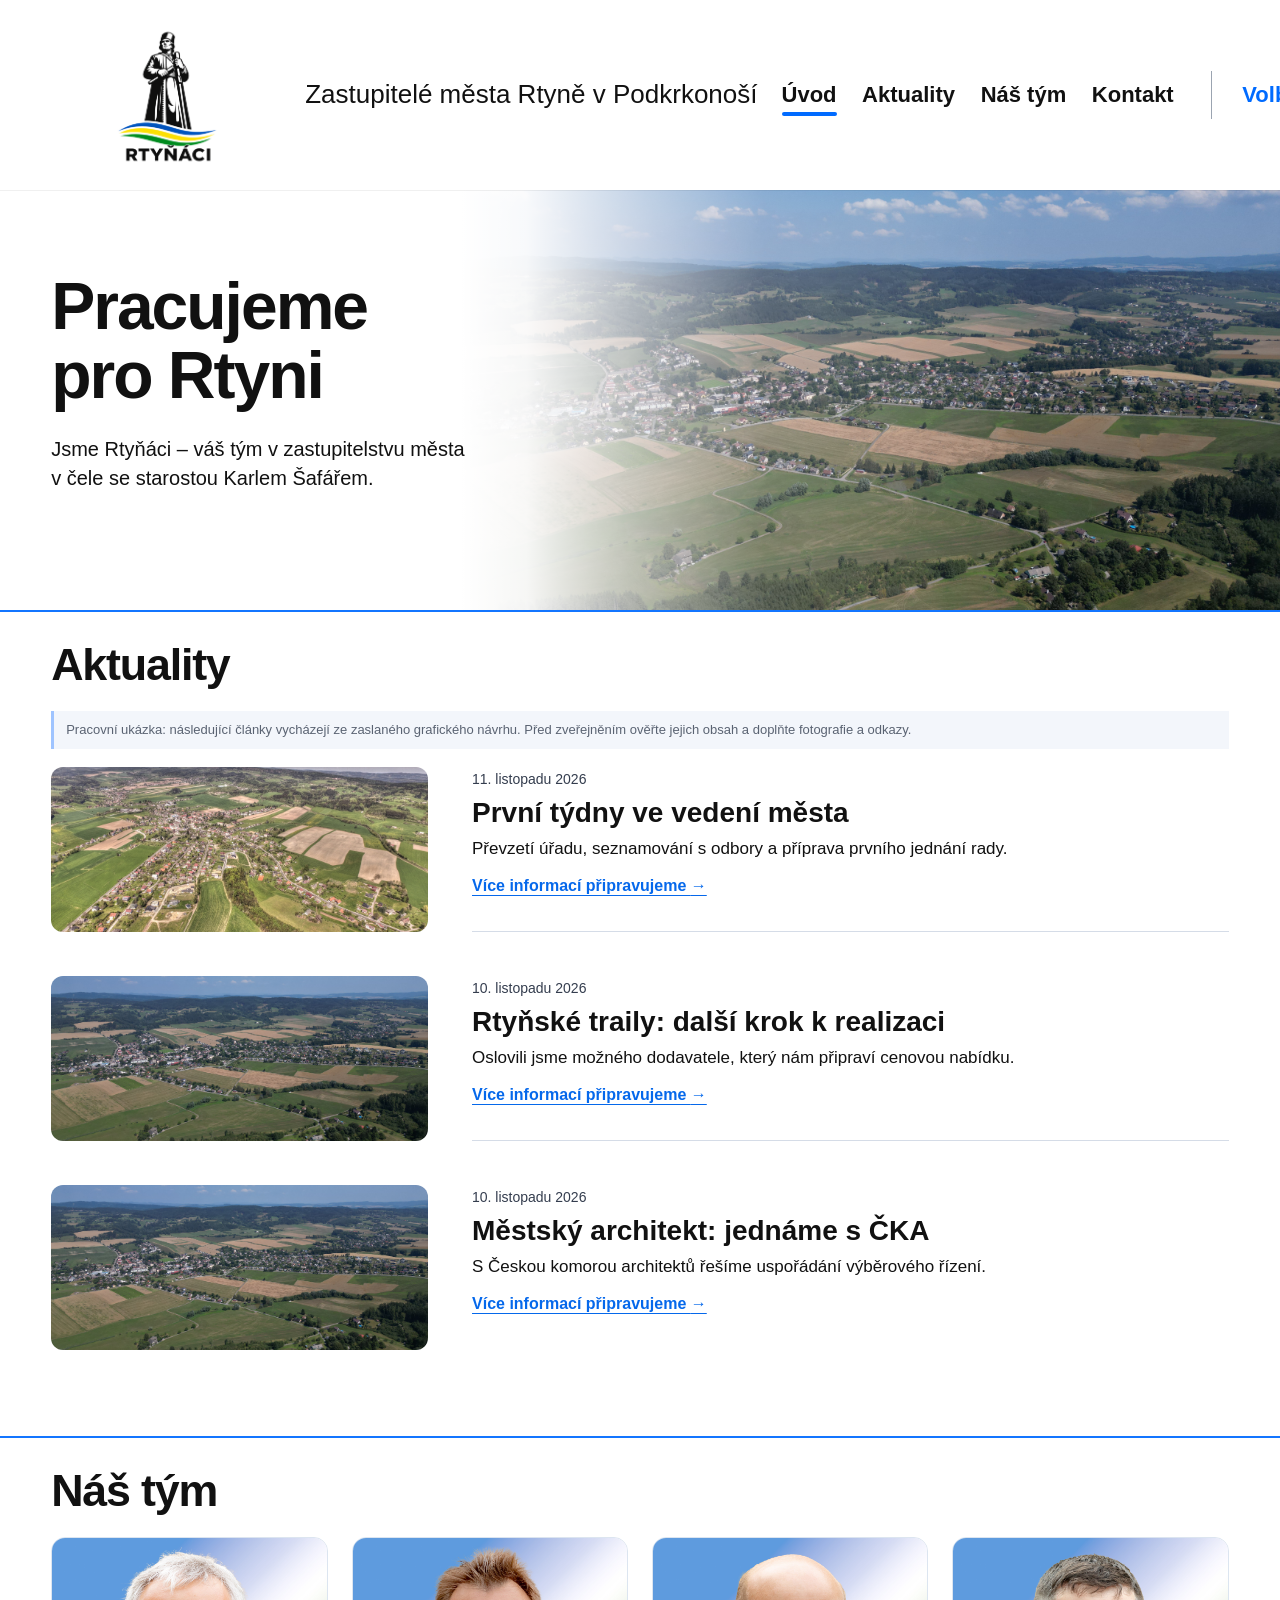
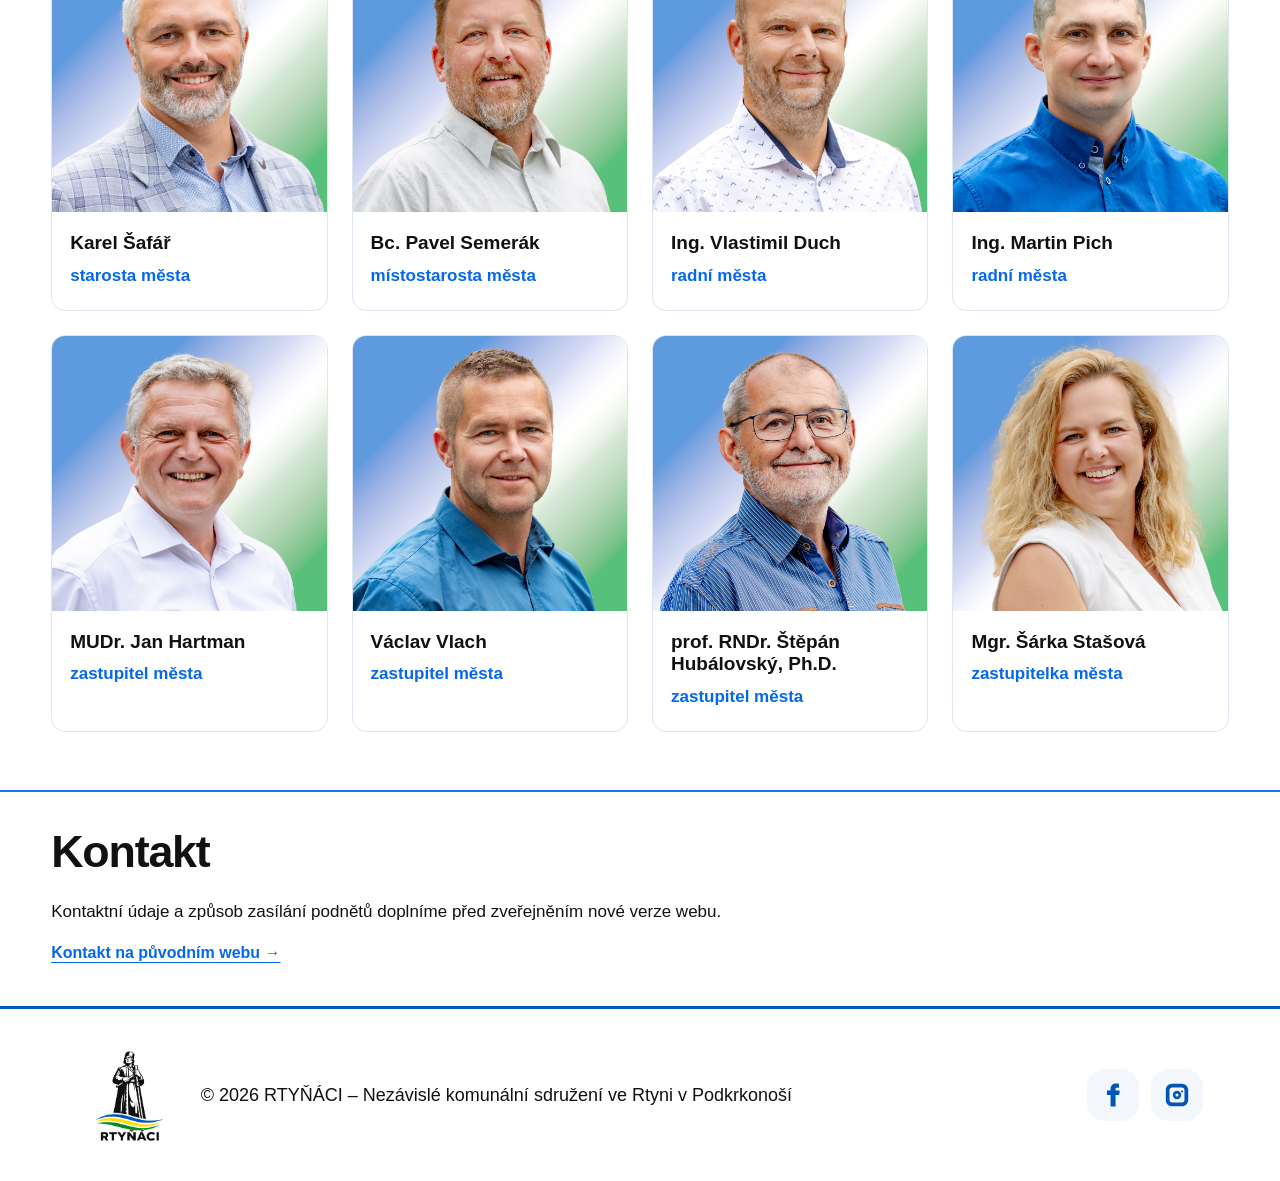
==== commit 88998d85: "a" ====
--- a/index.html
+++ b/index.html
@@ -53,10 +53,114 @@
       </article>
     </div>
   </section>
-  <section class="section wrap slim" id="tym">
-    <h2>Náš tým</h2>
-    <p>Na této stránce postupně představíme členy našeho týmu, jejich odpovědnosti a práci pro město.</p>
-    <a class="text-link" href="volby2026/#kandidati">Prohlédnout původní představení kandidátů →</a>
+  <section class="section wrap team-section" id="tym" aria-labelledby="team-title">
+    <h2 id="team-title">Náš tým</h2>
+    <div class="team-grid">
+      <article class="team-card">
+        <img
+          src="assets/candidates/karel-safar.jpg"
+          alt="Fotografie: Karel Šafář"
+          loading="lazy"
+          width="440"
+          height="440"
+        >
+        <div class="team-card-body">
+          <h3>Karel Šafář</h3>
+          <p>starosta města</p>
+        </div>
+      </article>
+      <article class="team-card">
+        <img
+          src="assets/candidates/pavel-semerak.jpg"
+          alt="Fotografie: Bc. Pavel Semerák"
+          loading="lazy"
+          width="440"
+          height="440"
+        >
+        <div class="team-card-body">
+          <h3>Bc. Pavel Semerák</h3>
+          <p>místostarosta města</p>
+        </div>
+      </article>
+      <article class="team-card">
+        <img
+          src="assets/candidates/vlasta-duch.jpg"
+          alt="Fotografie: Ing. Vlastimil Duch"
+          loading="lazy"
+          width="440"
+          height="440"
+        >
+        <div class="team-card-body">
+          <h3>Ing. Vlastimil Duch</h3>
+          <p>radní města</p>
+        </div>
+      </article>
+      <article class="team-card">
+        <img
+          src="assets/candidates/martin-pich.jpg"
+          alt="Fotografie: Ing. Martin Pich"
+          loading="lazy"
+          width="440"
+          height="440"
+        >
+        <div class="team-card-body">
+          <h3>Ing. Martin Pich</h3>
+          <p>radní města</p>
+        </div>
+      </article>
+      <article class="team-card">
+        <img
+          src="assets/candidates/jan-hartman.jpg"
+          alt="Fotografie: MUDr. Jan Hartman"
+          loading="lazy"
+          width="440"
+          height="440"
+        >
+        <div class="team-card-body">
+          <h3>MUDr. Jan Hartman</h3>
+          <p>zastupitel města</p>
+        </div>
+      </article>
+      <article class="team-card">
+        <img
+          src="assets/candidates/vasek-vlach.jpg"
+          alt="Fotografie: Václav Vlach"
+          loading="lazy"
+          width="440"
+          height="440"
+        >
+        <div class="team-card-body">
+          <h3>Václav Vlach</h3>
+          <p>zastupitel města</p>
+        </div>
+      </article>
+      <article class="team-card">
+        <img
+          src="assets/candidates/stepan-hubalovsky.jpg"
+          alt="Fotografie: prof. RNDr. Štěpán Hubálovský, Ph.D."
+          loading="lazy"
+          width="440"
+          height="440"
+        >
+        <div class="team-card-body">
+          <h3>prof. RNDr. Štěpán Hubálovský, Ph.D.</h3>
+          <p>zastupitel města</p>
+        </div>
+      </article>
+      <article class="team-card">
+        <img
+          src="assets/candidates/sarka-stasova.jpg"
+          alt="Fotografie: Mgr. Šárka Stašová"
+          loading="lazy"
+          width="440"
+          height="440"
+        >
+        <div class="team-card-body">
+          <h3>Mgr. Šárka Stašová</h3>
+          <p>zastupitelka města</p>
+        </div>
+      </article>
+    </div>
   </section>
   <section class="section wrap slim" id="kontakt">
     <h2>Kontakt</h2>
@@ -82,38 +186,26 @@
       sdružení ve Rtyni v Podkrkonoší
     </p>
 
-    <!-- Sociální sítě -->
-    <div class="footer-socials">
-
-      <a href="#"
-         aria-label="Facebook Rtyňáci"
-         class="social-link">
-        <svg viewBox="0 0 24 24" aria-hidden="true">
-          <path d="M22 12a10 10 0 1 0-11.56 9.88v-6.99H7.9V12h2.54V9.8c0-2.51 1.49-3.9 3.77-3.9 1.09 0 2.23.2 2.23.2v2.46h-1.26c-1.24 0-1.63.77-1.63 1.56V12h2.77l-.44 2.89h-2.33v6.99A10 10 0 0 0 22 12z"/>
-        </svg>
+    <!-- Sociální sítě – skutečné odkazy z původního webu -->
+    <div class="footer-socials" aria-label="Sociální sítě Rtyňáci">
+      <a
+        class="social-link"
+        href="https://www.facebook.com/profile.php?id=61572109281698"
+        target="_blank"
+        rel="noopener noreferrer"
+        aria-label="Rtyňáci na Facebooku"
+      >
+        <svg viewBox="0 0 24 24" aria-hidden="true" focusable="false"><path d="M14.2 8.2V6.8c0-.7.2-1.1 1.2-1.1h1.7V2.4c-.8-.1-1.7-.2-2.5-.2-2.8 0-4.7 1.7-4.7 4.8v1.2H6.8v3.7h3.1v9.9h4.3v-9.9h3.1l.5-3.7h-3.6z"/></svg>
       </a>
-
-      <a href="#"
-         aria-label="Instagram Rtyňáci"
-         class="social-link">
-        <svg viewBox="0 0 24 24" aria-hidden="true">
-          <rect
-            x="3" y="3" width="18" height="18"
-            rx="5" ry="5"
-            fill="none"
-            stroke="currentColor"
-            stroke-width="2"
-          />
-          <circle
-            cx="12" cy="12" r="4"
-            fill="none"
-            stroke="currentColor"
-            stroke-width="2"
-          />
-          <circle cx="17.5" cy="6.5" r="1.2"/>
-        </svg>
+      <a
+        class="social-link"
+        href="https://www.instagram.com/rtynaci?utm_source=qr"
+        target="_blank"
+        rel="noopener noreferrer"
+        aria-label="Rtyňáci na Instagramu"
+      >
+        <svg viewBox="0 0 24 24" aria-hidden="true" focusable="false"><path d="M7.8 2.4h8.4c3 0 5.4 2.4 5.4 5.4v8.4c0 3-2.4 5.4-5.4 5.4H7.8c-3 0-5.4-2.4-5.4-5.4V7.8c0-3 2.4-5.4 5.4-5.4zm0 3.2c-1.2 0-2.2 1-2.2 2.2v8.4c0 1.2 1 2.2 2.2 2.2h8.4c1.2 0 2.2-1 2.2-2.2V7.8c0-1.2-1-2.2-2.2-2.2H7.8zm4.2 2.8a3.6 3.6 0 1 1 0 7.2 3.6 3.6 0 0 1 0-7.2zm0 2.3a1.3 1.3 0 1 0 0 2.6 1.3 1.3 0 0 0 0-2.6zm4.3-2.6a.9.9 0 1 1 0 1.8.9.9 0 0 1 0-1.8z"/></svg>
       </a>
-
     </div>
 
   </div>
--- a/novy-web.css
+++ b/novy-web.css
@@ -367,47 +367,109 @@
   font-size: 17px;
 }
 
-/* Patička */
-.
-
-/* ========================================
-   PATIČKA – ROZLOŽENÍ PODLE PŮVODNÍHO WEBU
+/* ========================================
+   NÁŠ TÝM – OSM ČLENŮ
+======================================== */
+
+.team-section {
+  padding-bottom: 58px;
+}
+
+.team-grid {
+  display: grid;
+  grid-template-columns: repeat(4, minmax(0, 1fr));
+  gap: 24px;
+}
+
+.team-card {
+  min-width: 0;
+  overflow: hidden;
+  background: #fff;
+  border: 1px solid #dce5f0;
+  border-radius: 14px;
+}
+
+.team-card img {
+  display: block;
+  width: 100%;
+  height: auto;
+  aspect-ratio: 1 / 1;
+  object-fit: cover;
+  object-position: center;
+  background: #f3f6fb;
+}
+
+.team-card-body {
+  padding: 20px 18px 22px;
+}
+
+.team-card h3 {
+  margin: 0 0 8px;
+  color: #111;
+  font-size: clamp(19px, 1.35vw, 25px);
+  line-height: 1.2;
+}
+
+.team-card p {
+  margin: 0;
+  color: #0568eb;
+  font-size: 17px;
+  font-weight: 600;
+}
+
+@media (max-width: 1100px) {
+  .team-grid {
+    grid-template-columns: repeat(2, minmax(0, 1fr));
+  }
+}
+
+@media (max-width: 620px) {
+  .team-grid {
+    grid-template-columns: 1fr;
+    gap: 18px;
+  }
+
+  .team-card h3 {
+    font-size: 22px;
+  }
+}
+
+/* ========================================
+   8. PATIČKA – ROZLOŽENÍ PŮVODNÍHO WEBU
+   Bílé pozadí, rozměry a mezery sjednocené
 ======================================== */
 
 .footer {
+  padding: 34px 0;
   background: #fff;
   border-top: 3px solid #0057b8;
-  padding: 36px 0;
 }
 
 .footer-inner {
   display: flex;
   align-items: center;
+  justify-content: space-between;
+  gap: 20px;
   width: 100%;
-  gap: 22px;
-}
-
-/* Logo vlevo */
+  padding-inline: clamp(18px, 6vw, 84px);
+}
 
 .footer-brand {
   display: flex;
   align-items: center;
-  justify-content: center;
-  flex-shrink: 0;
-  width: 115px;
-  height: 115px;
+  flex: 0 0 auto;
   text-decoration: none;
 }
 
 .footer-brand img {
   display: block;
-  width: 115px;
-  height: 115px;
+  width: 104px;
+  height: auto;
   object-fit: contain;
+  border-radius: 18px;
+  background: #fff;
   transform: none;
 }
-
-/* Text vedle loga */
 
 .footer-text {
   margin: 0;
@@ -418,104 +480,41 @@
   line-height: 1.4;
 }
 
-/* Ikony úplně vpravo */
-
 .footer-socials {
   display: flex;
   align-items: center;
-  gap: 14px;
+  flex-shrink: 0;
+  gap: 12px;
   margin-left: auto;
-  flex-shrink: 0;
 }
 
 .social-link {
-  display: flex;
+  display: inline-flex;
   align-items: center;
   justify-content: center;
-  width: 58px;
-  height: 58px;
+  width: 52px;
+  height: 52px;
   border-radius: 18px;
   background: #f3f6fb;
   color: #0057b8;
   text-decoration: none;
+  transition: transform .18s ease, background .18s ease;
 }
 
 .social-link svg {
-  width: 27px;
-  height: 27px;
+  display: block;
+  width: 28px;
+  height: 28px;
   fill: currentColor;
 }
 
 .social-link:hover {
+  transform: translateY(-3px);
   background: #e2efff;
 }
 
-/* Tablet */
-
-@media (max-width: 1030px) {
-  .footer {
-    padding: 28px 0;
-  }
-
-  .footer-brand,
-  .footer-brand img {
-    width: 95px;
-    height: 95px;
-  }
-
-  .footer-text {
-    font-size: 16px;
-  }
-}
-
-/* Mobil */
-
-@media (max-width: 720px) {
-  .footer-inner {
-    flex-direction: column;
-    align-items: flex-start;
-    gap: 18px;
-  }
-
-  .footer-brand,
-  .footer-brand img {
-    width: 90px;
-    height: 90px;
-  }
-
-  .footer-text {
-    font-size: 15px;
-  }
-
-  .footer-socials {
-    margin-left: 0;
-  }
-}
-
-
-/* Mobilní zobrazení */
-
-@media (max-width: 720px) {
-  .footer-inner {
-    flex-direction: column;
-    align-items: flex-start;
-    gap: 18px;
-  }
-
-  .footer-brand img {
-    width: 100px;
-    height: 100px;
-  }
-
-  .footer-text {
-    font-size: 15px;
-  }
-
-  .footer-socials {
-    margin-left: 0;
-  }
-}
-
+.social-link:focus-visible {
+}
 
 /* ========================================
    9. STŘEDNÍ MONITORY DO 1200 PX
@@ -542,6 +541,10 @@
    10. TABLET DO 1030 PX
 ======================================== */
 @media (max-width: 1030px) {
+  .footer-text {
+    font-size: 16px;
+  }
+
   .wrap {
     padding-inline: 24px;
   }
@@ -691,19 +694,22 @@
     padding: 0;
   }
 
-  .footer-inner,
-  .footer-brand {
-    flex-direction: column;
-    align-items: flex-start;
-  }
-
-  .footer-brand span {
-    border-left: 0;
-    padding-left: 0;
-  }
-
-  .footer nav {
-    gap: 18px;
+  .footer-inner {
+    flex-wrap: wrap;
+    gap: 16px;
+  }
+
+  .footer-brand img {
+    width: 92px;
+  }
+
+  .footer-text {
+    flex: 1 1 calc(100% - 112px);
+    font-size: 15px;
+  }
+
+  .footer-socials {
+    margin-left: 0;
   }
 }
 
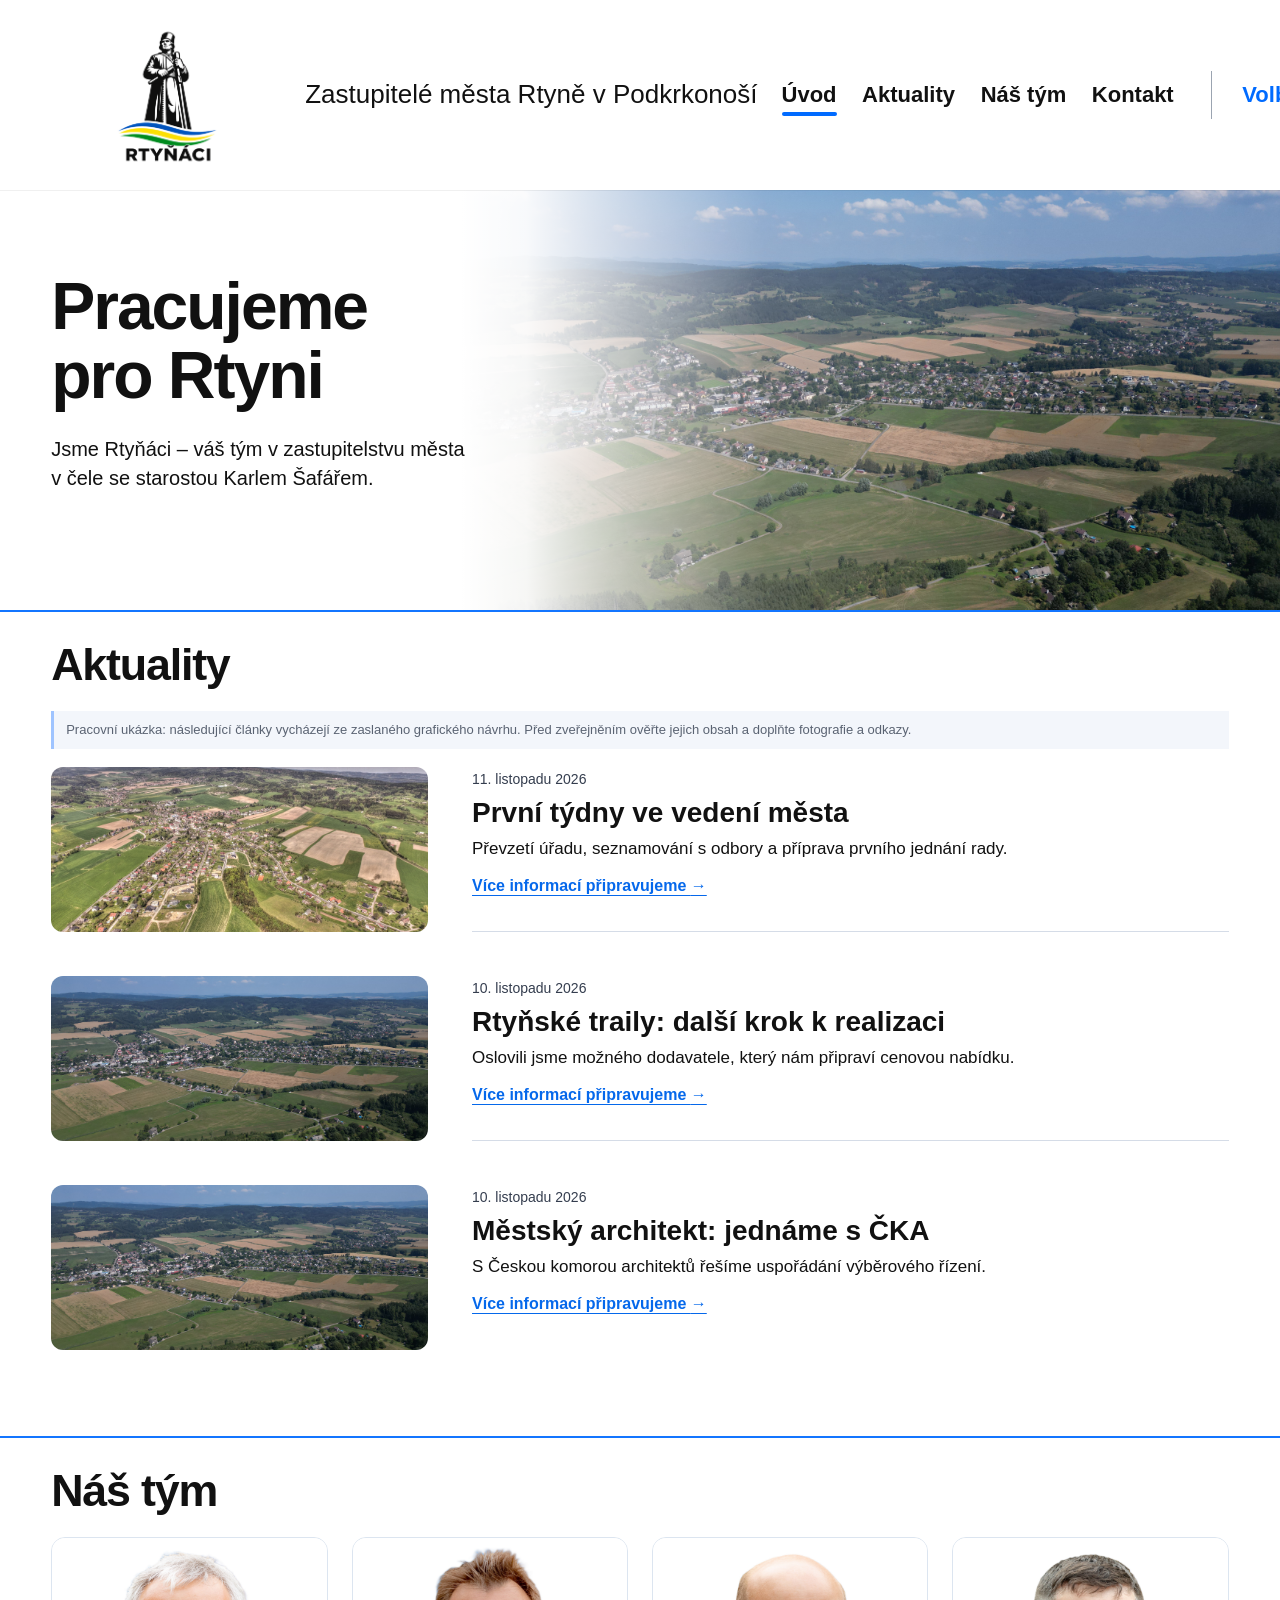
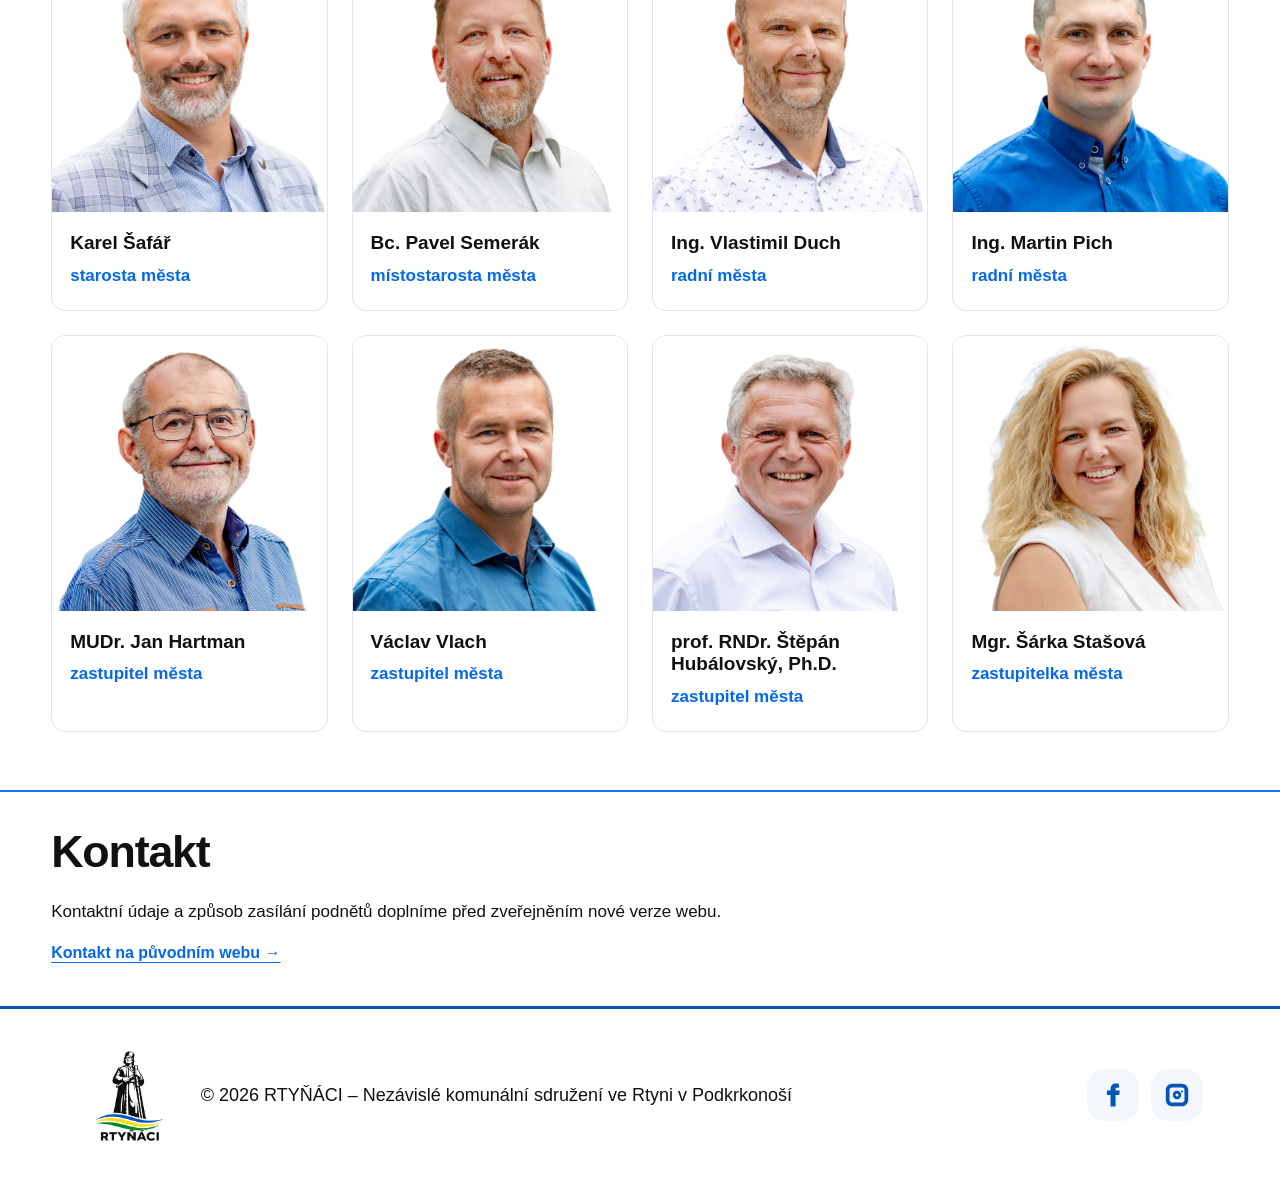
==== commit e6de45e0: "a" ====
--- a/index.html
+++ b/index.html
@@ -58,7 +58,7 @@
     <div class="team-grid">
       <article class="team-card">
         <img
-          src="assets/candidates/karel-safar.jpg"
+          src="assets/tym/Safar.jpg"
           alt="Fotografie: Karel Šafář"
           loading="lazy"
           width="440"
@@ -71,7 +71,7 @@
       </article>
       <article class="team-card">
         <img
-          src="assets/candidates/pavel-semerak.jpg"
+          src="assets/tym/Semerak.jpg"
           alt="Fotografie: Bc. Pavel Semerák"
           loading="lazy"
           width="440"
@@ -84,7 +84,7 @@
       </article>
       <article class="team-card">
         <img
-          src="assets/candidates/vlasta-duch.jpg"
+          src="assets/tym/Duch.jpg"
           alt="Fotografie: Ing. Vlastimil Duch"
           loading="lazy"
           width="440"
@@ -97,7 +97,7 @@
       </article>
       <article class="team-card">
         <img
-          src="assets/candidates/martin-pich.jpg"
+          src="assets/tym/Pich.jpg"
           alt="Fotografie: Ing. Martin Pich"
           loading="lazy"
           width="440"
@@ -110,7 +110,7 @@
       </article>
       <article class="team-card">
         <img
-          src="assets/candidates/jan-hartman.jpg"
+          src="assets/tym/Hartman.jpg"
           alt="Fotografie: MUDr. Jan Hartman"
           loading="lazy"
           width="440"
@@ -123,7 +123,7 @@
       </article>
       <article class="team-card">
         <img
-          src="assets/candidates/vasek-vlach.jpg"
+          src="assets/tym/Vlach.jpg"
           alt="Fotografie: Václav Vlach"
           loading="lazy"
           width="440"
@@ -136,7 +136,7 @@
       </article>
       <article class="team-card">
         <img
-          src="assets/candidates/stepan-hubalovsky.jpg"
+          src="assets/tym/Hubalovsky.jpg"
           alt="Fotografie: prof. RNDr. Štěpán Hubálovský, Ph.D."
           loading="lazy"
           width="440"
@@ -149,7 +149,7 @@
       </article>
       <article class="team-card">
         <img
-          src="assets/candidates/sarka-stasova.jpg"
+          src="assets/tym/Stasova.jpg"
           alt="Fotografie: Mgr. Šárka Stašová"
           loading="lazy"
           width="440"
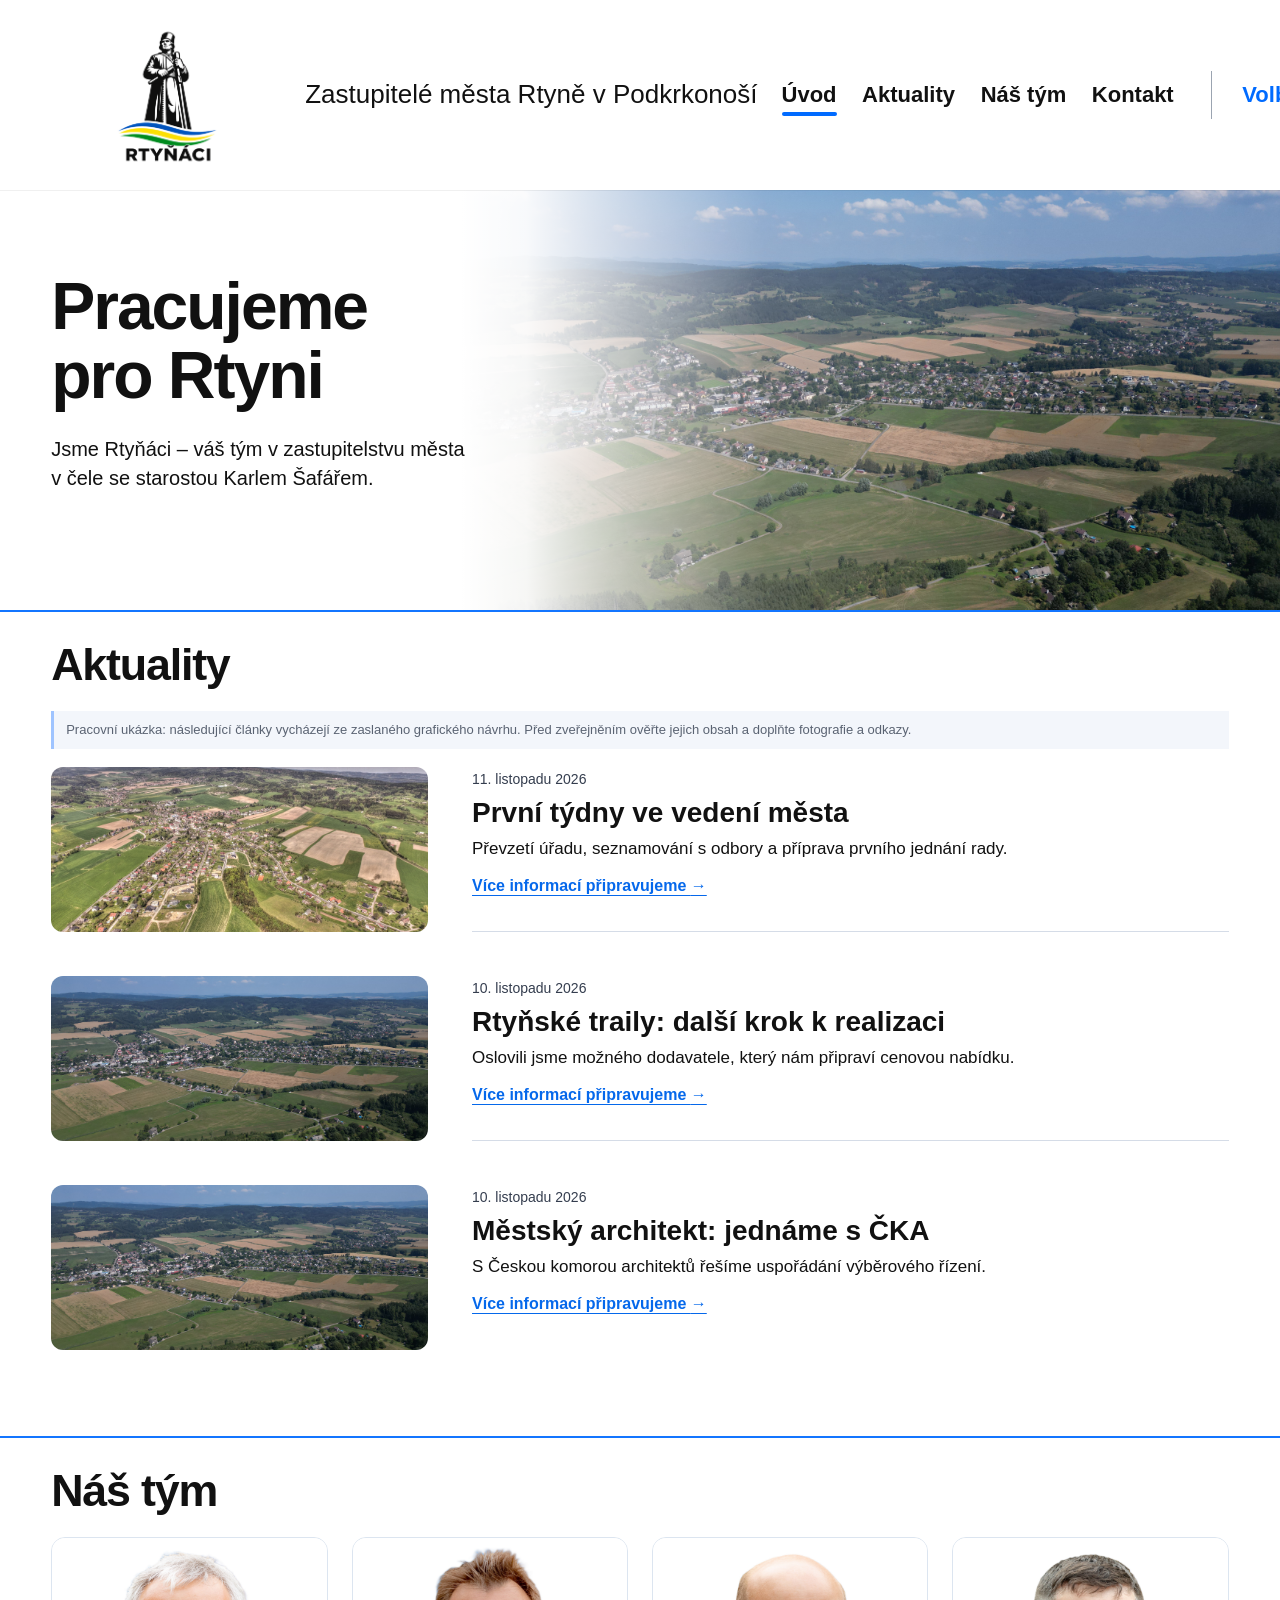
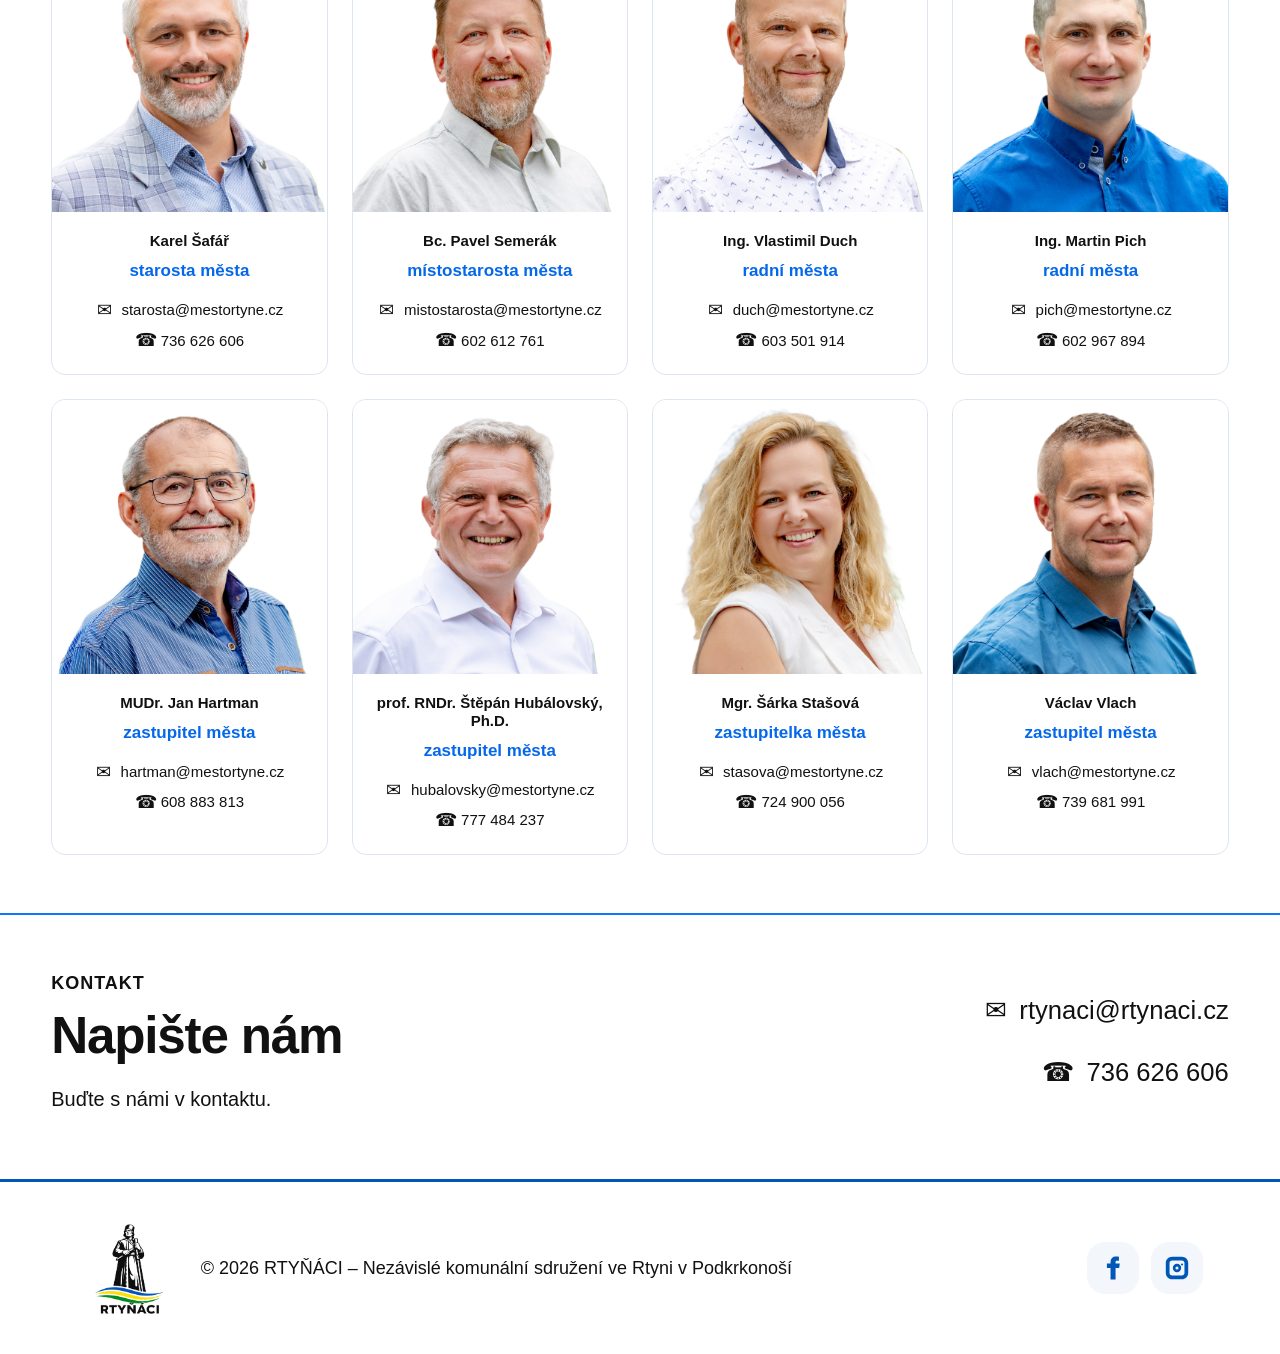
==== commit 9da9e6ba: "a" ====
--- a/index.html
+++ b/index.html
@@ -67,6 +67,16 @@
         <div class="team-card-body">
           <h3>Karel Šafář</h3>
           <p>starosta města</p>
+          <div class="team-contact" aria-label="Kontakty">
+            <a href="mailto:starosta@mestortyne.cz" aria-label="Napsat e-mail: starosta@mestortyne.cz">
+              <span class="team-contact-symbol" aria-hidden="true">✉</span>
+              starosta@mestortyne.cz
+            </a>
+            <a href="tel:+420736626606" aria-label="Zavolat: 736 626 606">
+              <span class="team-contact-symbol" aria-hidden="true">☎</span>
+              736 626 606
+            </a>
+          </div>
         </div>
       </article>
       <article class="team-card">
@@ -80,6 +90,16 @@
         <div class="team-card-body">
           <h3>Bc. Pavel Semerák</h3>
           <p>místostarosta města</p>
+          <div class="team-contact" aria-label="Kontakty">
+            <a href="mailto:mistostarosta@mestortyne.cz" aria-label="Napsat e-mail: mistostarosta@mestortyne.cz">
+              <span class="team-contact-symbol" aria-hidden="true">✉</span>
+              mistostarosta@mestortyne.cz
+            </a>
+            <a href="tel:+420602612761" aria-label="Zavolat: 602 612 761">
+              <span class="team-contact-symbol" aria-hidden="true">☎</span>
+              602 612 761
+            </a>
+          </div>
         </div>
       </article>
       <article class="team-card">
@@ -93,6 +113,16 @@
         <div class="team-card-body">
           <h3>Ing. Vlastimil Duch</h3>
           <p>radní města</p>
+          <div class="team-contact" aria-label="Kontakty">
+            <a href="mailto:duch@mestortyne.cz" aria-label="Napsat e-mail: duch@mestortyne.cz">
+              <span class="team-contact-symbol" aria-hidden="true">✉</span>
+              duch@mestortyne.cz
+            </a>
+            <a href="tel:+420603501914" aria-label="Zavolat: 603 501 914">
+              <span class="team-contact-symbol" aria-hidden="true">☎</span>
+              603 501 914
+            </a>
+          </div>
         </div>
       </article>
       <article class="team-card">
@@ -106,6 +136,16 @@
         <div class="team-card-body">
           <h3>Ing. Martin Pich</h3>
           <p>radní města</p>
+          <div class="team-contact" aria-label="Kontakty">
+            <a href="mailto:pich@mestortyne.cz" aria-label="Napsat e-mail: pich@mestortyne.cz">
+              <span class="team-contact-symbol" aria-hidden="true">✉</span>
+              pich@mestortyne.cz
+            </a>
+            <a href="tel:+420602967894" aria-label="Zavolat: 602 967 894">
+              <span class="team-contact-symbol" aria-hidden="true">☎</span>
+              602 967 894
+            </a>
+          </div>
         </div>
       </article>
       <article class="team-card">
@@ -119,9 +159,66 @@
         <div class="team-card-body">
           <h3>MUDr. Jan Hartman</h3>
           <p>zastupitel města</p>
-        </div>
-      </article>
-      <article class="team-card">
+          <div class="team-contact" aria-label="Kontakty">
+            <a href="mailto:hartman@mestortyne.cz" aria-label="Napsat e-mail: hartman@mestortyne.cz">
+              <span class="team-contact-symbol" aria-hidden="true">✉</span>
+              hartman@mestortyne.cz
+            </a>
+            <a href="tel:+420608883813" aria-label="Zavolat: 608 883 813">
+              <span class="team-contact-symbol" aria-hidden="true">☎</span>
+              608 883 813
+            </a>
+          </div>
+        </div>
+      </article>
+     
+      <article class="team-card">
+        <img
+          src="assets/tym/Hubalovsky.jpg"
+          alt="Fotografie: prof. RNDr. Štěpán Hubálovský, Ph.D."
+          loading="lazy"
+          width="440"
+          height="440"
+        >
+        <div class="team-card-body">
+          <h3>prof. RNDr. Štěpán Hubálovský, Ph.D.</h3>
+          <p>zastupitel města</p>
+          <div class="team-contact" aria-label="Kontakty">
+            <a href="mailto:hubalovsky@mestortyne.cz" aria-label="Napsat e-mail: hubalovsky@mestortyne.cz">
+              <span class="team-contact-symbol" aria-hidden="true">✉</span>
+              hubalovsky@mestortyne.cz
+            </a>
+            <a href="tel:+420777484237" aria-label="Zavolat: 777 484 237">
+              <span class="team-contact-symbol" aria-hidden="true">☎</span>
+              777 484 237
+            </a>
+          </div>
+        </div>
+      </article>
+      <article class="team-card">
+        <img
+          src="assets/tym/Stasova.jpg"
+          alt="Fotografie: Mgr. Šárka Stašová"
+          loading="lazy"
+          width="440"
+          height="440"
+        >
+        <div class="team-card-body">
+          <h3>Mgr. Šárka Stašová</h3>
+          <p>zastupitelka města</p>
+          <div class="team-contact" aria-label="Kontakty">
+            <a href="mailto:stasova@mestortyne.cz" aria-label="Napsat e-mail: stasova@mestortyne.cz">
+              <span class="team-contact-symbol" aria-hidden="true">✉</span>
+              stasova@mestortyne.cz
+            </a>
+            <a href="tel:+420724900056" aria-label="Zavolat: 724 900 056">
+              <span class="team-contact-symbol" aria-hidden="true">☎</span>
+              724 900 056
+            </a>
+          </div>
+        </div>
+      </article>
+       <article class="team-card">
         <img
           src="assets/tym/Vlach.jpg"
           alt="Fotografie: Václav Vlach"
@@ -132,41 +229,49 @@
         <div class="team-card-body">
           <h3>Václav Vlach</h3>
           <p>zastupitel města</p>
-        </div>
-      </article>
-      <article class="team-card">
-        <img
-          src="assets/tym/Hubalovsky.jpg"
-          alt="Fotografie: prof. RNDr. Štěpán Hubálovský, Ph.D."
-          loading="lazy"
-          width="440"
-          height="440"
-        >
-        <div class="team-card-body">
-          <h3>prof. RNDr. Štěpán Hubálovský, Ph.D.</h3>
-          <p>zastupitel města</p>
-        </div>
-      </article>
-      <article class="team-card">
-        <img
-          src="assets/tym/Stasova.jpg"
-          alt="Fotografie: Mgr. Šárka Stašová"
-          loading="lazy"
-          width="440"
-          height="440"
-        >
-        <div class="team-card-body">
-          <h3>Mgr. Šárka Stašová</h3>
-          <p>zastupitelka města</p>
+          <div class="team-contact" aria-label="Kontakty">
+            <a href="mailto:vlach@mestortyne.cz" aria-label="Napsat e-mail: vlach@mestortyne.cz">
+              <span class="team-contact-symbol" aria-hidden="true">✉</span>
+              vlach@mestortyne.cz
+            </a>
+            <a href="tel:+420739681991" aria-label="Zavolat: 739 681 991">
+              <span class="team-contact-symbol" aria-hidden="true">☎</span>
+              739 681 991
+            </a>
+          </div>
         </div>
       </article>
     </div>
   </section>
-  <section class="section wrap slim" id="kontakt">
-    <h2>Kontakt</h2>
-    <p>Kontaktní údaje a způsob zasílání podnětů doplníme před zveřejněním nové verze webu.</p>
-    <a class="text-link" href="volby2026/#kontakt">Kontakt na původním webu →</a>
-  </section>
+  
+<section class="section wrap contact-section" id="kontakt">
+
+  <div class="contact-inner">
+
+    <div class="contact-text">
+      <p class="contact-label">Kontakt</p>
+      <h2>Napište nám</h2>
+      <p>Buďte s námi v kontaktu.</p>
+    </div>
+
+    <div class="contact-details">
+
+      <a href="mailto:rtynaci@rtynaci.cz">
+        <span aria-hidden="true">✉</span>
+        rtynaci@rtynaci.cz
+      </a>
+
+      <a href="tel:+420736626606">
+        <span aria-hidden="true">☎</span>
+        736 626 606
+      </a>
+
+    </div>
+
+  </div>
+
+</section>
+
 </main>
 
 <footer class="footer">
--- a/novy-web.css
+++ b/novy-web.css
@@ -356,16 +356,89 @@
   color: #003e91;
 }
 
-/* Náš tým a kontakt */
-.slim {
-  padding-top: 35px;
-  padding-bottom: 42px;
-}
-
-.slim p {
-  max-width: 800px;
-  font-size: 17px;
-}
+
+/* ========================================
+   KONTAKT
+======================================== */
+
+.contact-section {
+  background: #fff;
+  padding-top: 55px;
+  padding-bottom: 65px;
+}
+
+.contact-inner {
+  display: grid;
+  grid-template-columns: 1fr 1fr;
+  align-items: center;
+  gap: 60px;
+}
+
+.contact-label {
+  margin: 0 0 12px;
+  color: #111;
+  font-size: 18px;
+  font-weight: 700;
+  text-transform: uppercase;
+  letter-spacing: 1px;
+}
+
+.contact-text h2 {
+  margin: 0 0 20px;
+  color: #111;
+  font-size: clamp(36px, 4vw, 56px);
+  line-height: 1.1;
+}
+
+.contact-text > p:last-child {
+  margin: 0;
+  color: #111;
+  font-size: 20px;
+  font-weight: 400;
+}
+
+.contact-details {
+  display: flex;
+  flex-direction: column;
+  align-items: flex-end;
+  gap: 24px;
+}
+
+.contact-details a {
+  display: inline-flex;
+  align-items: center;
+  gap: 12px;
+  color: #111;
+  font-size: clamp(20px, 2vw, 26px);
+  font-weight: 400;
+  text-decoration: none;
+}
+
+.contact-details a:hover {
+  color: #0057b8;
+  text-decoration: underline;
+}
+
+@media (max-width: 720px) {
+  .contact-section {
+    padding-top: 40px;
+    padding-bottom: 45px;
+  }
+
+  .contact-inner {
+    grid-template-columns: 1fr;
+    gap: 30px;
+  }
+
+  .contact-details {
+    gap: 18px;
+  }
+
+  .contact-details a {
+    font-size: 19px;
+  }
+}
+
 
 /* ========================================
    NÁŠ TÝM – OSM ČLENŮ
@@ -382,6 +455,8 @@
 }
 
 .team-card {
+  display: flex;
+  flex-direction: column;
   min-width: 0;
   overflow: hidden;
   background: #fff;
@@ -400,13 +475,17 @@
 }
 
 .team-card-body {
+  display: flex;
+  flex: 1;
+  flex-direction: column;
   padding: 20px 18px 22px;
+    text-align: center;
 }
 
 .team-card h3 {
   margin: 0 0 8px;
   color: #111;
-  font-size: clamp(19px, 1.35vw, 25px);
+  font-size: clamp(15px, 1.1vw, 23px);
   line-height: 1.2;
 }
 
@@ -415,6 +494,38 @@
   color: #0568eb;
   font-size: 17px;
   font-weight: 600;
+}
+
+.team-contact {
+  display: flex;
+  flex-direction: column;
+  align-items: center;
+  gap: 8px;
+  margin-top: 16px;
+}
+
+.team-contact a {
+  display: inline-flex;
+  align-items: center;
+  justify-content: center;
+  gap: 8px;
+  color: #111;
+  font-size: 15px;
+  text-decoration: none;
+  overflow-wrap: anywhere;
+}
+
+.team-contact a:hover {
+  color: #0057b8;
+  text-decoration: underline;
+}
+
+.team-contact-symbol {
+  flex-shrink: 0;
+  width: 18px;
+  font-size: 18px;
+  line-height: 1.2;
+  text-align: center;
 }
 
 @media (max-width: 1100px) {
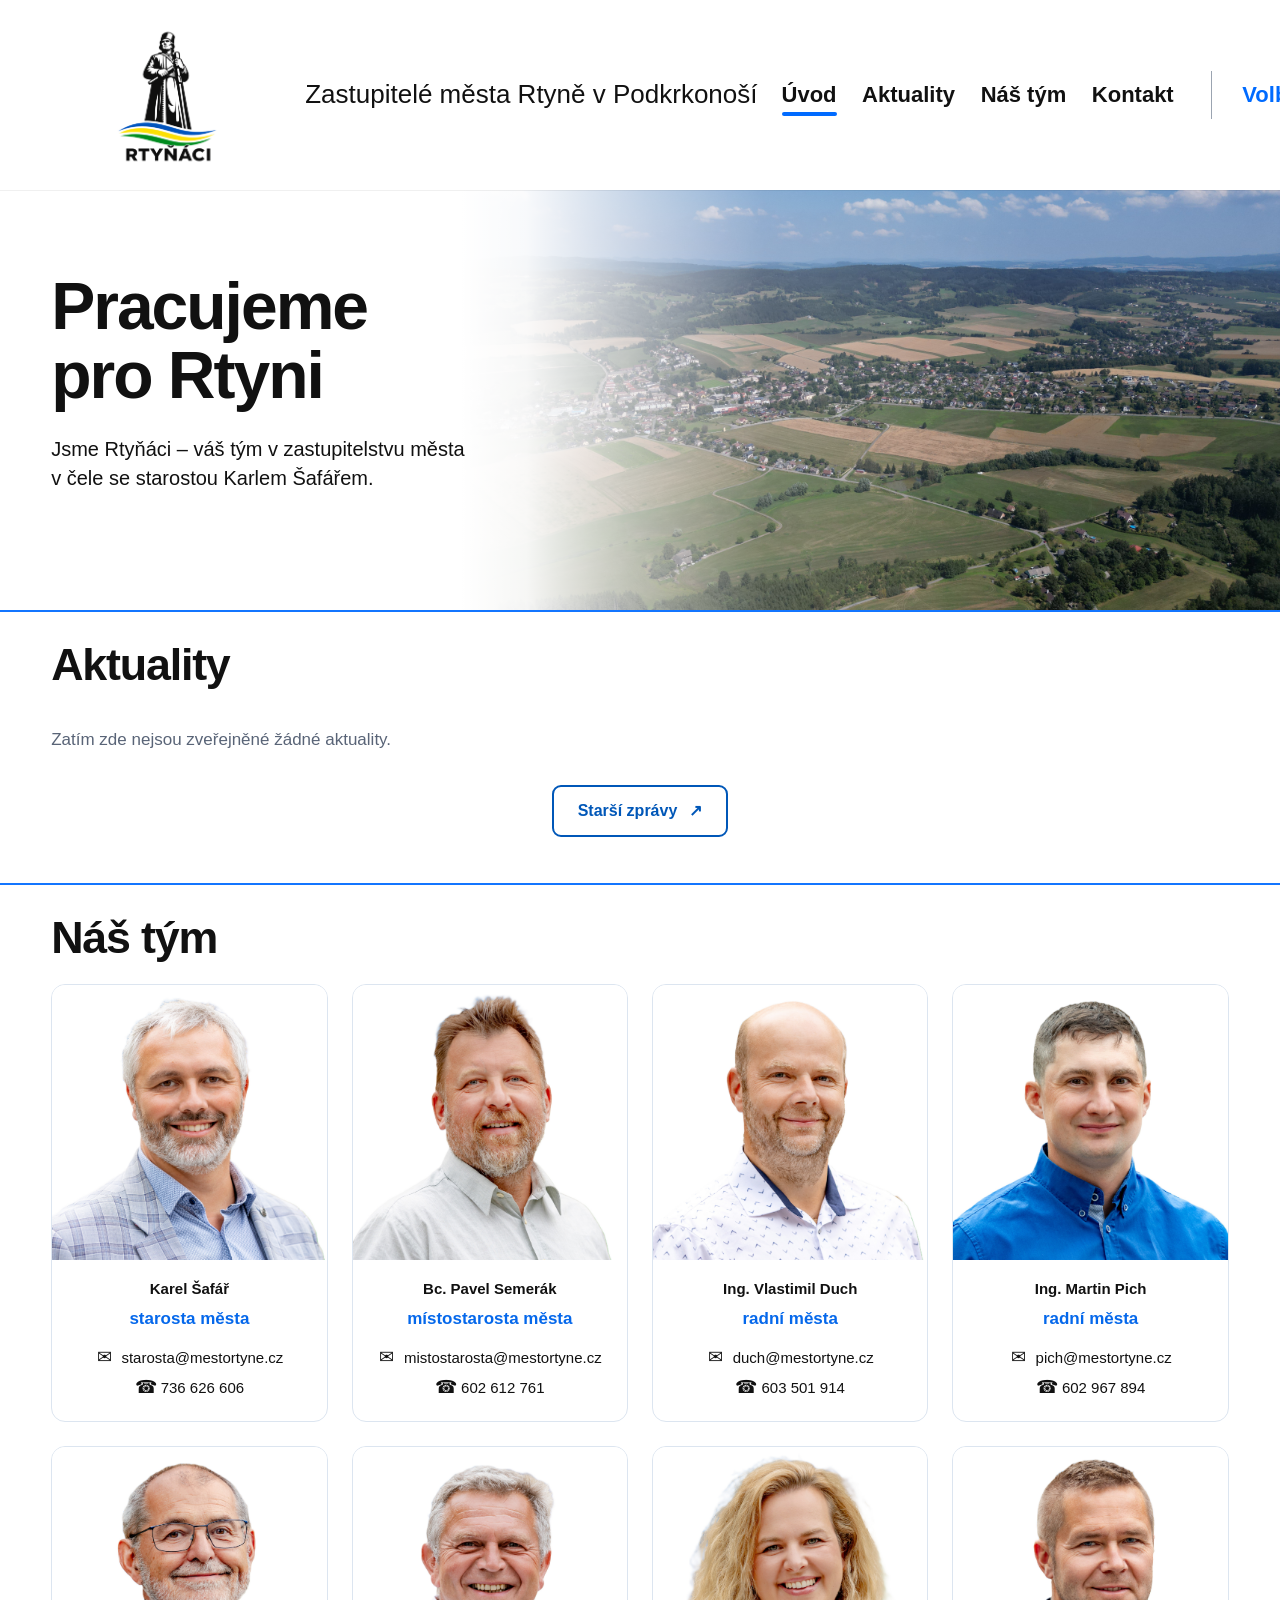
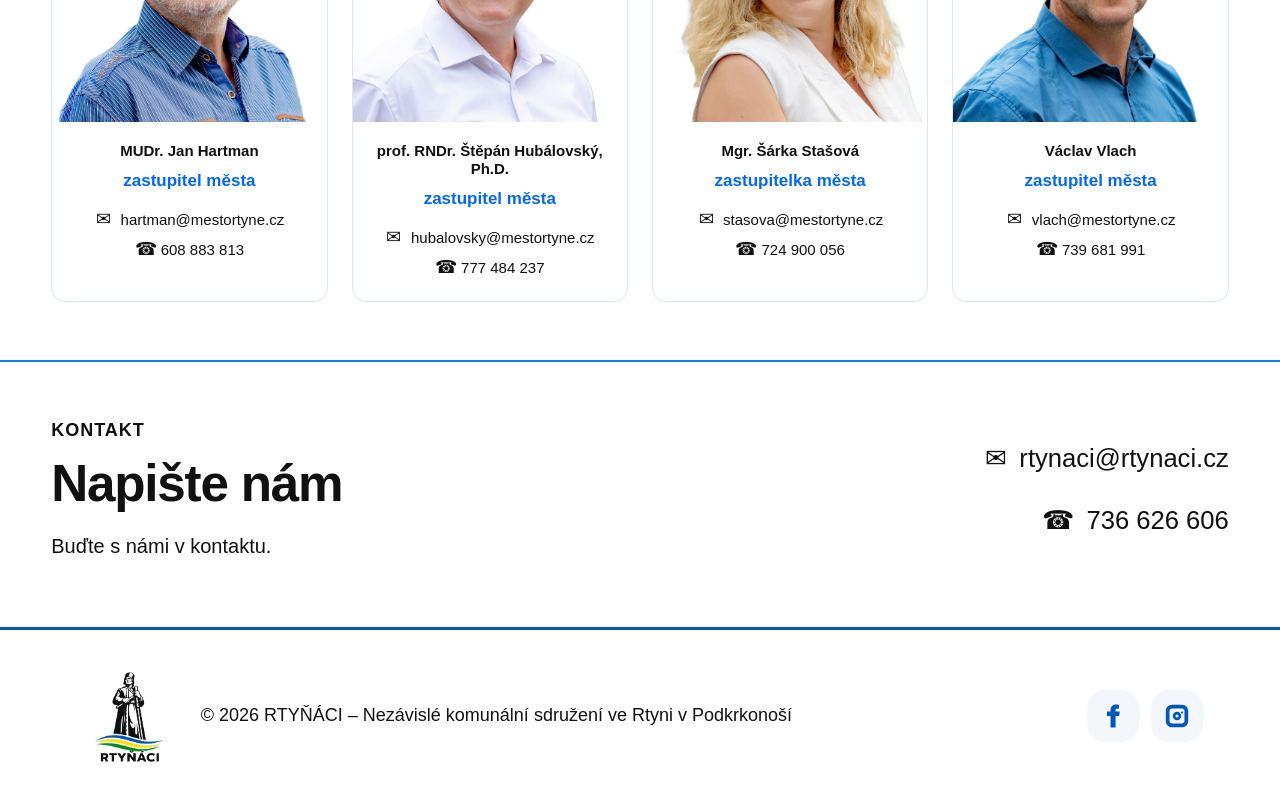
==== commit a9cf155c: "aktuality" ====
--- a/index.html
+++ b/index.html
@@ -37,21 +37,8 @@
   </section>
   <section class="section wrap" id="aktuality" aria-labelledby="news-title">
     <h2 id="news-title">Aktuality</h2>
-    <p class="editor-note">Pracovní ukázka: následující články vycházejí ze zaslaného grafického návrhu. Před zveřejněním ověřte jejich obsah a doplňte fotografie a odkazy.</p>
-    <div class="news-list">
-      <article class="news-item">
-        <div class="news-visual news-visual-city" role="img" aria-label="Pohled na Rtyni v Podkrkonoší"></div>
-        <div class="news-content"><time datetime="2026-11-11">11. listopadu 2026</time><h3>První týdny ve vedení města</h3><p>Převzetí úřadu, seznamování s odbory a příprava prvního jednání rady.</p><a href="#kontakt">Více informací připravujeme <span aria-hidden="true">→</span></a></div>
-      </article>
-      <article class="news-item">
-        <div class="news-visual news-visual-trails" role="img" aria-label="Krajina v okolí Rtyně"></div>
-        <div class="news-content"><time datetime="2026-11-10">10. listopadu 2026</time><h3>Rtyňské traily: další krok k realizaci</h3><p>Oslovili jsme možného dodavatele, který nám připraví cenovou nabídku.</p><a href="#kontakt">Více informací připravujeme <span aria-hidden="true">→</span></a></div>
-      </article>
-      <article class="news-item">
-        <div class="news-visual news-visual-plans" role="img" aria-label="Ilustrační pohled na rozvoj města"></div>
-        <div class="news-content"><time datetime="2026-11-10">10. listopadu 2026</time><h3>Městský architekt: jednáme s ČKA</h3><p>S Českou komorou architektů řešíme uspořádání výběrového řízení.</p><a href="#kontakt">Více informací připravujeme <span aria-hidden="true">→</span></a></div>
-      </article>
-    </div>
+    <div class="news-list" id="home-news" aria-live="polite"></div>
+    <div class="news-more"><a class="news-all-link" href="aktuality.html" target="_blank" rel="noopener noreferrer">Starší zprávy <span aria-hidden="true">↗</span></a></div>
   </section>
   <section class="section wrap team-section" id="tym" aria-labelledby="team-title">
     <h2 id="team-title">Náš tým</h2>
@@ -243,35 +230,19 @@
       </article>
     </div>
   </section>
-  
-<section class="section wrap contact-section" id="kontakt">
-
-  <div class="contact-inner">
-
-    <div class="contact-text">
-      <p class="contact-label">Kontakt</p>
-      <h2>Napište nám</h2>
-      <p>Buďte s námi v kontaktu.</p>
+  <section class="section wrap contact-section" id="kontakt">
+    <div class="contact-inner">
+      <div class="contact-text">
+        <p class="contact-label">Kontakt</p>
+        <h2>Napište nám</h2>
+        <p>Buďte s námi v kontaktu.</p>
+      </div>
+      <div class="contact-details">
+        <a href="mailto:rtynaci@rtynaci.cz"><span aria-hidden="true">✉</span> rtynaci@rtynaci.cz</a>
+        <a href="tel:+420736626606"><span aria-hidden="true">☎</span> 736 626 606</a>
+      </div>
     </div>
-
-    <div class="contact-details">
-
-      <a href="mailto:rtynaci@rtynaci.cz">
-        <span aria-hidden="true">✉</span>
-        rtynaci@rtynaci.cz
-      </a>
-
-      <a href="tel:+420736626606">
-        <span aria-hidden="true">☎</span>
-        736 626 606
-      </a>
-
-    </div>
-
-  </div>
-
-</section>
-
+  </section>
 </main>
 
 <footer class="footer">
@@ -316,5 +287,14 @@
   </div>
 </footer>
 
+<div class="article-modal" id="article-modal" hidden>
+  <div class="article-modal-backdrop" data-close-article></div>
+  <div class="article-modal-panel" role="dialog" aria-modal="true" aria-labelledby="article-modal-title" tabindex="-1">
+    <button class="article-modal-close" type="button" aria-label="Zavřít článek" data-close-article>×</button>
+    <div id="article-modal-content"></div>
+  </div>
+</div>
+<script src="aktuality-data.js" defer></script>
+<script src="aktuality.js" defer></script>
 <script src="novy-web.js" defer></script>
 </body></html>
--- a/novy-web.css
+++ b/novy-web.css
@@ -356,89 +356,62 @@
   color: #003e91;
 }
 
-
-/* ========================================
-   KONTAKT
-======================================== */
-
-.contact-section {
-  background: #fff;
-  padding-top: 55px;
-  padding-bottom: 65px;
-}
-
-.contact-inner {
-  display: grid;
-  grid-template-columns: 1fr 1fr;
-  align-items: center;
-  gap: 60px;
-}
-
-.contact-label {
-  margin: 0 0 12px;
-  color: #111;
-  font-size: 18px;
-  font-weight: 700;
-  text-transform: uppercase;
-  letter-spacing: 1px;
-}
-
-.contact-text h2 {
-  margin: 0 0 20px;
-  color: #111;
-  font-size: clamp(36px, 4vw, 56px);
-  line-height: 1.1;
-}
-
-.contact-text > p:last-child {
-  margin: 0;
-  color: #111;
-  font-size: 20px;
-  font-weight: 400;
-}
-
-.contact-details {
-  display: flex;
-  flex-direction: column;
-  align-items: flex-end;
-  gap: 24px;
-}
-
-.contact-details a {
-  display: inline-flex;
-  align-items: center;
-  gap: 12px;
-  color: #111;
-  font-size: clamp(20px, 2vw, 26px);
-  font-weight: 400;
-  text-decoration: none;
-}
-
-.contact-details a:hover {
-  color: #0057b8;
-  text-decoration: underline;
-}
-
+/* Náš tým a kontakt */
+.slim {
+  padding-top: 35px;
+  padding-bottom: 42px;
+}
+
+.slim p {
+  max-width: 800px;
+  font-size: 17px;
+}
+
+/* ========================================
+   AKTUALITY – KARTY, ARCHIV A DETAIL ČLÁNKU
+======================================== */
+.news-item { align-items: start; }
+.news-photo { display: block; width: 100%; aspect-ratio: 16 / 9; object-fit: cover; border-radius: 12px; background: #eef3fa; }
+.news-content h3 { margin-top: 6px; }
+.news-content .news-teaser { margin: 8px 0 14px; }
+.news-open { display: inline-block; border: 0; background: transparent; padding: 0; color: #0568eb; font: inherit; font-weight: 700; text-decoration: underline; text-underline-offset: 4px; cursor: pointer; }
+.news-open:hover { color: #003e91; }
+.news-more { display: flex; justify-content: center; margin: 12px 0 4px; }
+.news-all-link { display: inline-flex; align-items: center; gap: 12px; border: 2px solid #0057b8; border-radius: 9px; padding: 12px 24px; font-weight: 700; color: #0057b8; text-decoration: none; }
+.news-all-link:hover { background: #0057b8; color: #fff; }
+.news-empty { color: #596477; font-size: 17px; padding-block: 16px; }
+.archive-intro { color: #4b5565; margin: 0 0 26px; font-size: 18px; }
+.article-modal[hidden] { display: none; }
+.article-modal { position: fixed; z-index: 1000; inset: 0; display: grid; place-items: center; padding: 18px; }
+.article-modal-backdrop { position: absolute; inset: 0; background: rgba(11, 22, 38, .72); }
+.article-modal-panel { position: relative; width: min(850px, 100%); max-height: min(88vh, 1000px); overflow-y: auto; background: #fff; border-radius: 16px; padding: 52px clamp(22px, 4vw, 48px) 38px; box-shadow: 0 22px 90px #0005; }
+.article-modal-close { position: absolute; top: 10px; right: 17px; border: 0; background: transparent; color: #111; font-size: 40px; line-height: 1; cursor: pointer; }
+.article-modal-close:focus-visible { outline: 3px solid #0057b8; }
+.article-modal time { display: block; color: #505b68; margin-bottom: 8px; }
+.article-modal h2 { font-size: clamp(27px, 3.1vw, 42px); line-height: 1.15; margin: 0 0 20px; }
+.article-modal img { display: block; width: 100%; max-height: 470px; object-fit: contain; border-radius: 10px; margin: 20px 0 24px; background: #f5f7fa; }
+.article-modal-lead { font-size: 19px; font-weight: 600; }
+.article-modal-body { font-size: 18px; line-height: 1.65; white-space: pre-line; overflow-wrap: anywhere; }
+body.modal-open { overflow: hidden; }
+@media (max-width: 720px) { .article-modal-panel { padding: 48px 20px 24px; } }
+
+/* ========================================
+   KONTAKT – BÍLÉ POZADÍ
+======================================== */
+.contact-section { background: #fff; padding-top: 55px; padding-bottom: 65px; }
+.contact-inner { display: grid; grid-template-columns: 1fr 1fr; align-items: center; gap: 60px; }
+.contact-label { margin: 0 0 12px; color: #111; font-size: 18px; font-weight: 700; text-transform: uppercase; letter-spacing: 1px; }
+.contact-text h2 { margin: 0 0 20px; color: #111; font-size: clamp(36px, 4vw, 56px); line-height: 1.1; }
+.contact-text > p:last-child { margin: 0; color: #111; font-size: 20px; font-weight: 400; }
+.contact-details { display: flex; flex-direction: column; align-items: flex-end; gap: 24px; }
+.contact-details a { display: inline-flex; align-items: center; gap: 12px; color: #111; font-size: clamp(20px, 2vw, 26px); font-weight: 400; text-decoration: none; }
+.contact-details a:hover { color: #0057b8; text-decoration: underline; }
 @media (max-width: 720px) {
-  .contact-section {
-    padding-top: 40px;
-    padding-bottom: 45px;
-  }
-
-  .contact-inner {
-    grid-template-columns: 1fr;
-    gap: 30px;
-  }
-
-  .contact-details {
-    gap: 18px;
-  }
-
-  .contact-details a {
-    font-size: 19px;
-  }
-}
-
+ .contact-section { padding-top: 40px; padding-bottom: 45px; }
+ .contact-inner { grid-template-columns: 1fr; gap: 30px; }
+ .contact-details { align-items: flex-start; gap: 18px; }
+ .contact-details a { font-size: 19px; }
+}
 
 /* ========================================
    NÁŠ TÝM – OSM ČLENŮ
